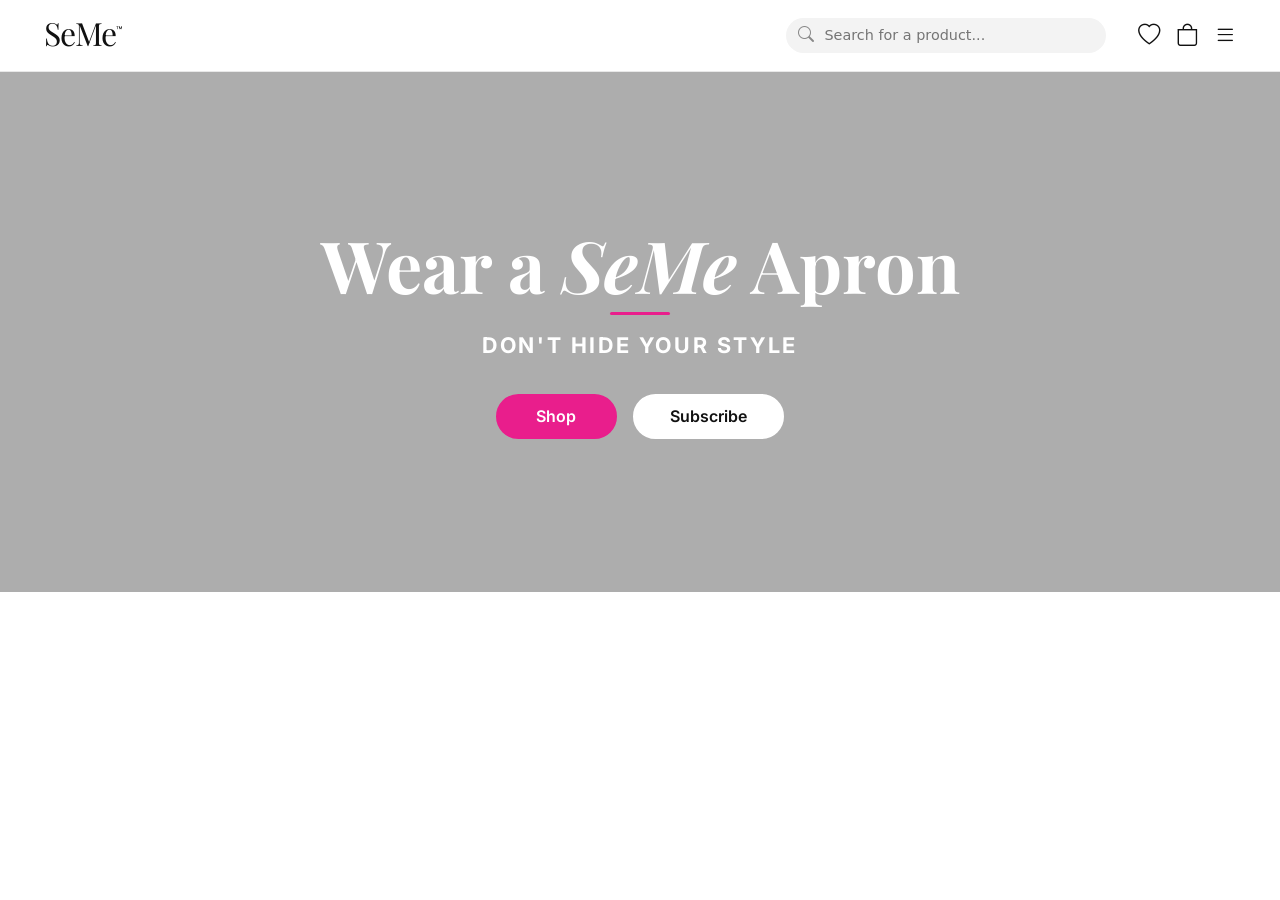
==== index.html @ 280244b3 "Add Bootstrap HTML landing page for SeMe brand Implements the hero page design from the reference im" ====
<!DOCTYPE html>
<html lang="en">
<head>
  <meta charset="UTF-8" />
  <meta name="viewport" content="width=device-width, initial-scale=1.0" />
  <title>SeMe™ – Wear a SeMe Apron</title>

  <!-- Bootstrap 5 CSS -->
  <link
    href="https://cdn.jsdelivr.net/npm/bootstrap@5.3.3/dist/css/bootstrap.min.css"
    rel="stylesheet"
  />
  <!-- Bootstrap Icons -->
  <link
    href="https://cdn.jsdelivr.net/npm/bootstrap-icons@1.11.3/font/bootstrap-icons.min.css"
    rel="stylesheet"
  />
  <!-- Google Fonts: Playfair Display (serif, matches logo style) + Inter -->
  <link
    href="https://fonts.googleapis.com/css2?family=Playfair+Display:ital,wght@0,400;0,700;1,400&family=Inter:wght@400;600;700&display=swap"
    rel="stylesheet"
  />

  <style>
    /* ── Logo ── */
    .navbar-brand .logo-text {
      font-family: 'Playfair Display', serif;
      font-size: 2rem;
      font-weight: 400;
      letter-spacing: -1px;
      color: #111;
      line-height: 1;
    }
    .navbar-brand .logo-tm {
      font-family: 'Inter', sans-serif;
      font-size: 0.65rem;
      vertical-align: super;
      color: #111;
    }

    /* ── Navbar ── */
    .site-navbar {
      background: #fff;
      border-bottom: 1px solid #e8e8e8;
      padding: 0.75rem 2rem;
    }

    /* ── Search bar ── */
    .search-wrapper {
      position: relative;
      max-width: 320px;
      width: 100%;
    }
    .search-wrapper .bi-search {
      position: absolute;
      left: 12px;
      top: 50%;
      transform: translateY(-50%);
      color: #888;
      font-size: 1rem;
    }
    .search-wrapper input {
      background: #f3f3f3;
      border: none;
      border-radius: 50px;
      padding: 0.45rem 1rem 0.45rem 2.4rem;
      font-size: 0.9rem;
      color: #555;
      width: 100%;
    }
    .search-wrapper input:focus {
      outline: none;
      background: #ebebeb;
    }

    /* ── Nav icons ── */
    .nav-icons a {
      color: #111;
      font-size: 1.4rem;
      text-decoration: none;
      line-height: 1;
    }
    .nav-icons a:hover {
      color: #e91e8c;
    }

    /* ── Hero ── */
    .hero-section {
      position: relative;
      min-height: 520px;
      background: url('https://images.unsplash.com/photo-1560066984-138dadb4c035?auto=format&fit=crop&w=1600&q=80')
        center center / cover no-repeat;
      display: flex;
      align-items: center;
      justify-content: center;
      overflow: hidden;
    }
    /* dark overlay for text legibility */
    .hero-section::before {
      content: '';
      position: absolute;
      inset: 0;
      background: rgba(0, 0, 0, 0.32);
    }

    .hero-content {
      position: relative;
      z-index: 1;
      text-align: center;
      padding: 2rem 1rem;
    }

    .hero-title {
      font-family: 'Playfair Display', serif;
      font-size: clamp(2.4rem, 6vw, 4.5rem);
      font-weight: 700;
      color: #fff;
      line-height: 1.1;
      margin-bottom: 0.2rem;
    }
    .hero-title .brand-inline {
      font-style: italic;
    }

    /* Pink underline accent */
    .hero-accent-bar {
      display: block;
      width: 60px;
      height: 3px;
      background: #e91e8c;
      margin: 0.5rem auto 0.9rem;
      border-radius: 2px;
    }

    .hero-subtitle {
      font-family: 'Inter', sans-serif;
      font-size: clamp(0.95rem, 2.5vw, 1.35rem);
      font-weight: 700;
      letter-spacing: 0.12em;
      text-transform: uppercase;
      color: #fff;
      margin-bottom: 2rem;
    }

    /* ── Hero buttons ── */
    .btn-shop {
      background: #e91e8c;
      color: #fff;
      border: 2px solid #e91e8c;
      border-radius: 50px;
      padding: 0.55rem 2.4rem;
      font-family: 'Inter', sans-serif;
      font-weight: 600;
      font-size: 1rem;
      transition: background 0.2s, color 0.2s;
    }
    .btn-shop:hover {
      background: #c5197a;
      border-color: #c5197a;
      color: #fff;
    }

    .btn-subscribe {
      background: #fff;
      color: #111;
      border: 2px solid #fff;
      border-radius: 50px;
      padding: 0.55rem 2.2rem;
      font-family: 'Inter', sans-serif;
      font-weight: 600;
      font-size: 1rem;
      transition: background 0.2s, color 0.2s;
    }
    .btn-subscribe:hover {
      background: rgba(255, 255, 255, 0.85);
      color: #111;
    }
  </style>
</head>
<body>

  <!-- ══════════════════════════════════
       NAVBAR
  ══════════════════════════════════ -->
  <nav class="navbar site-navbar">
    <div class="container-fluid d-flex align-items-center gap-3">

      <!-- Logo -->
      <a class="navbar-brand me-auto" href="#">
        <span class="logo-text">SeMe<span class="logo-tm">™</span></span>
      </a>

      <!-- Search -->
      <div class="search-wrapper d-none d-md-block">
        <i class="bi bi-search"></i>
        <input type="text" placeholder="Search for a product..." />
      </div>

      <!-- Icons -->
      <div class="nav-icons d-flex align-items-center gap-3 ms-auto ms-md-3">
        <a href="#" aria-label="Wishlist"><i class="bi bi-heart"></i></a>
        <a href="#" aria-label="Cart"><i class="bi bi-bag"></i></a>
        <a href="#" aria-label="Menu"><i class="bi bi-list"></i></a>
      </div>

    </div>
  </nav>

  <!-- ══════════════════════════════════
       HERO
  ══════════════════════════════════ -->
  <section class="hero-section">
    <div class="hero-content">
      <h1 class="hero-title">
        Wear a <span class="brand-inline">SeMe</span> Apron
      </h1>
      <span class="hero-accent-bar"></span>
      <p class="hero-subtitle">Don't Hide Your Style</p>
      <div class="d-flex justify-content-center gap-3 flex-wrap">
        <a href="#" class="btn btn-shop">Shop</a>
        <a href="#" class="btn btn-subscribe">Subscribe</a>
      </div>
    </div>
  </section>

  <!-- Bootstrap 5 JS -->
  <script src="https://cdn.jsdelivr.net/npm/bootstrap@5.3.3/dist/js/bootstrap.bundle.min.js"></script>
</body>
</html>
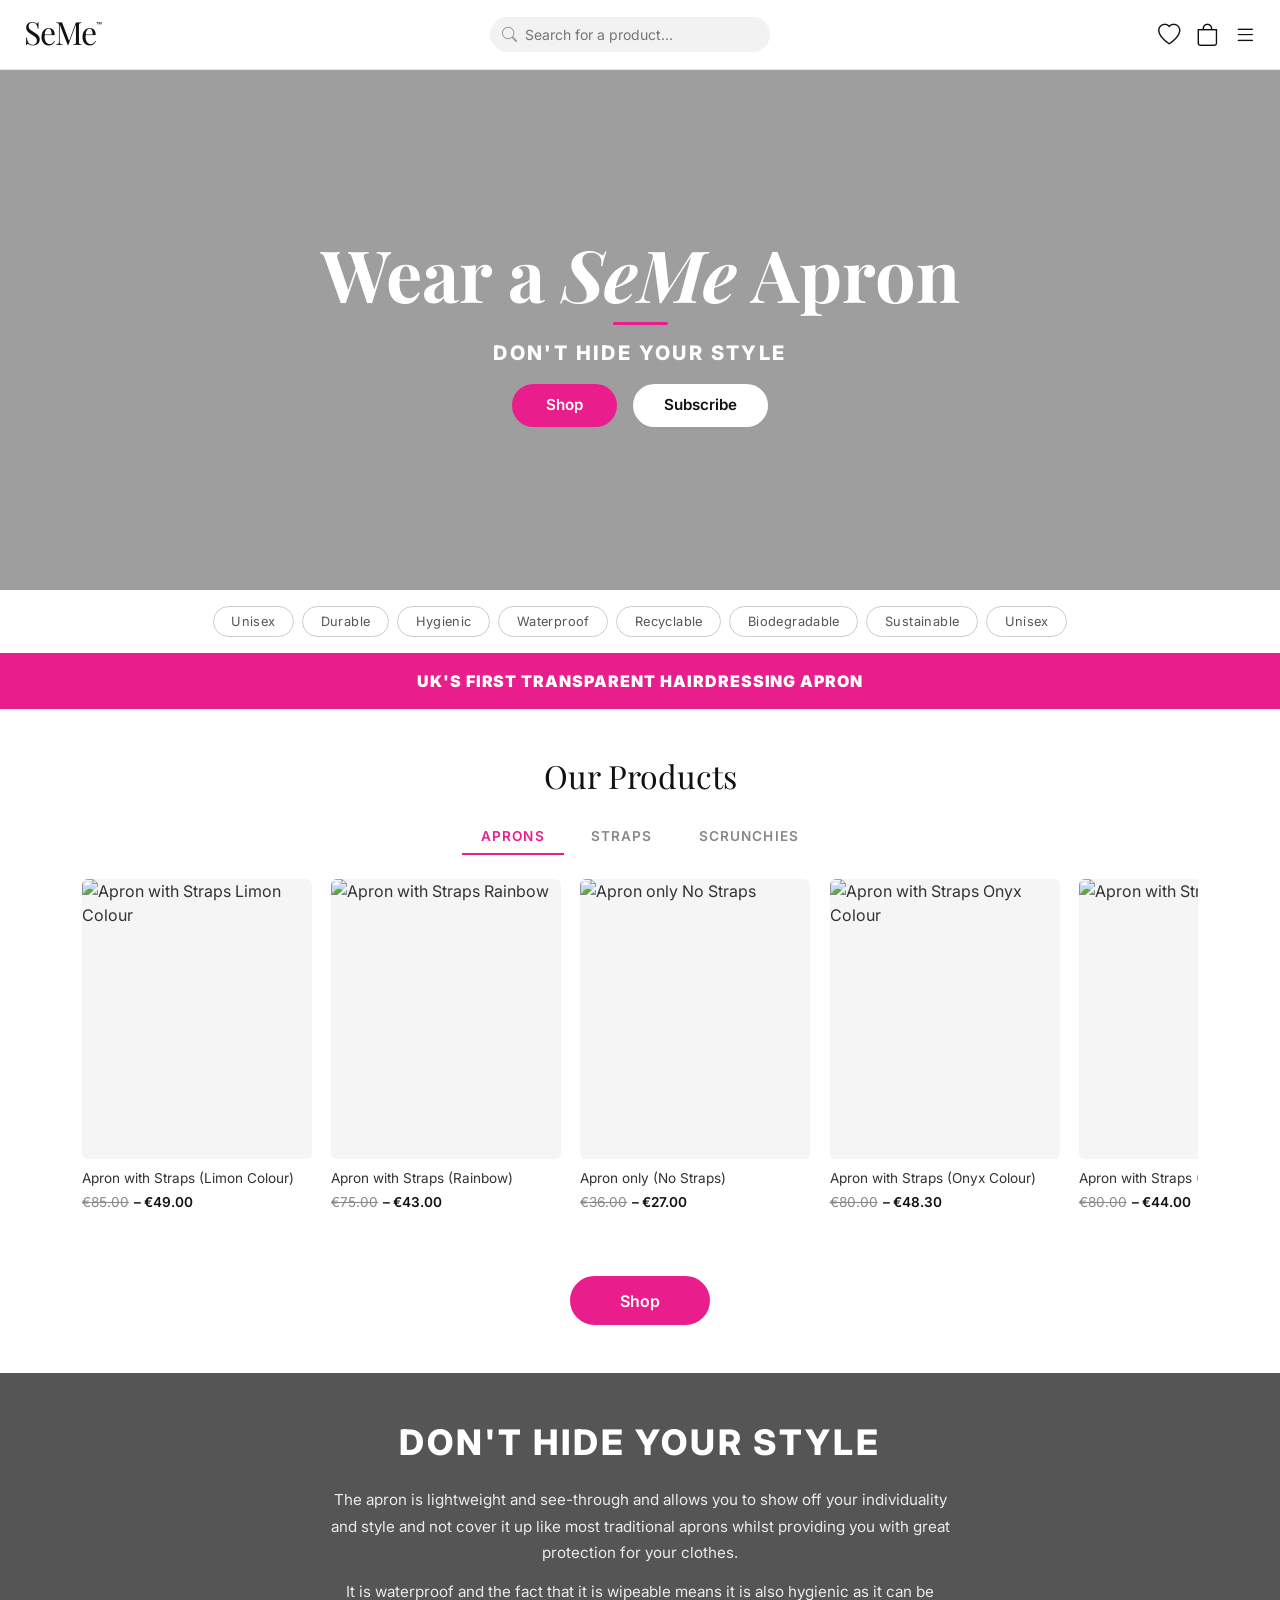
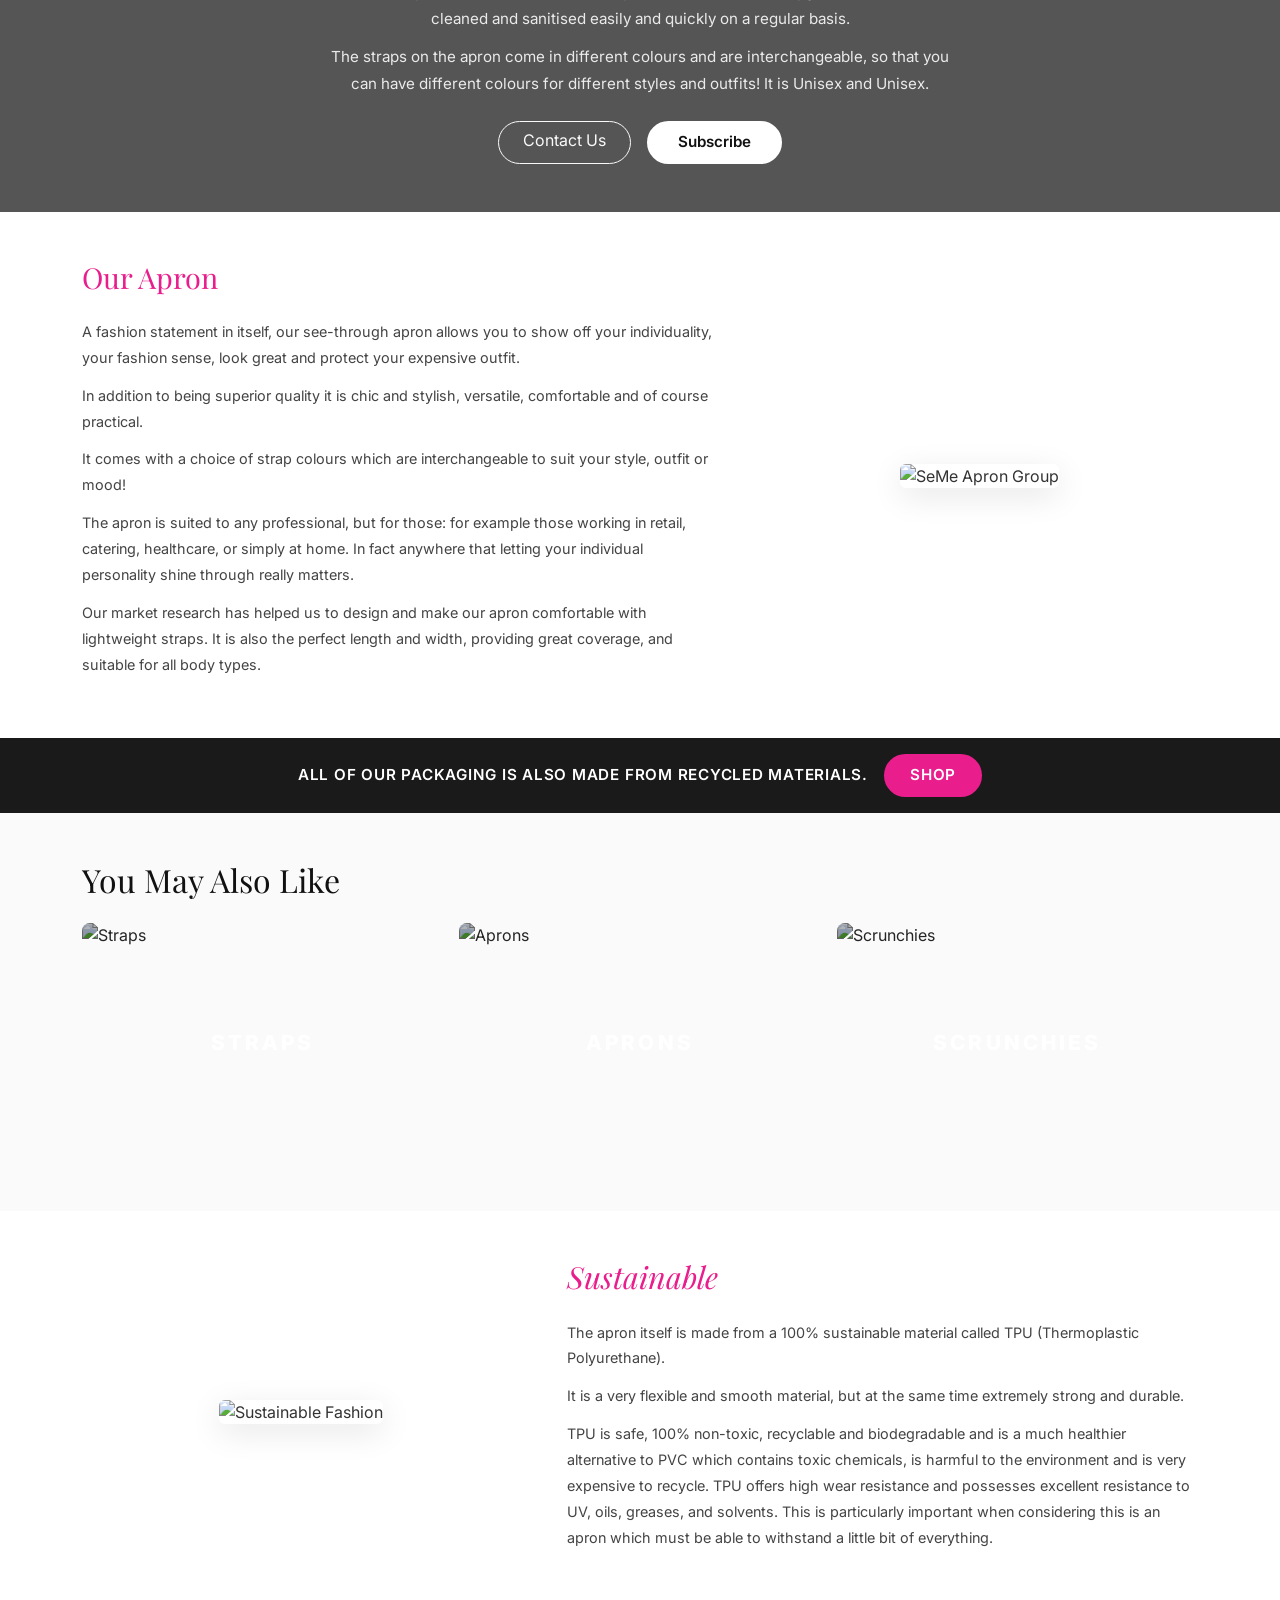
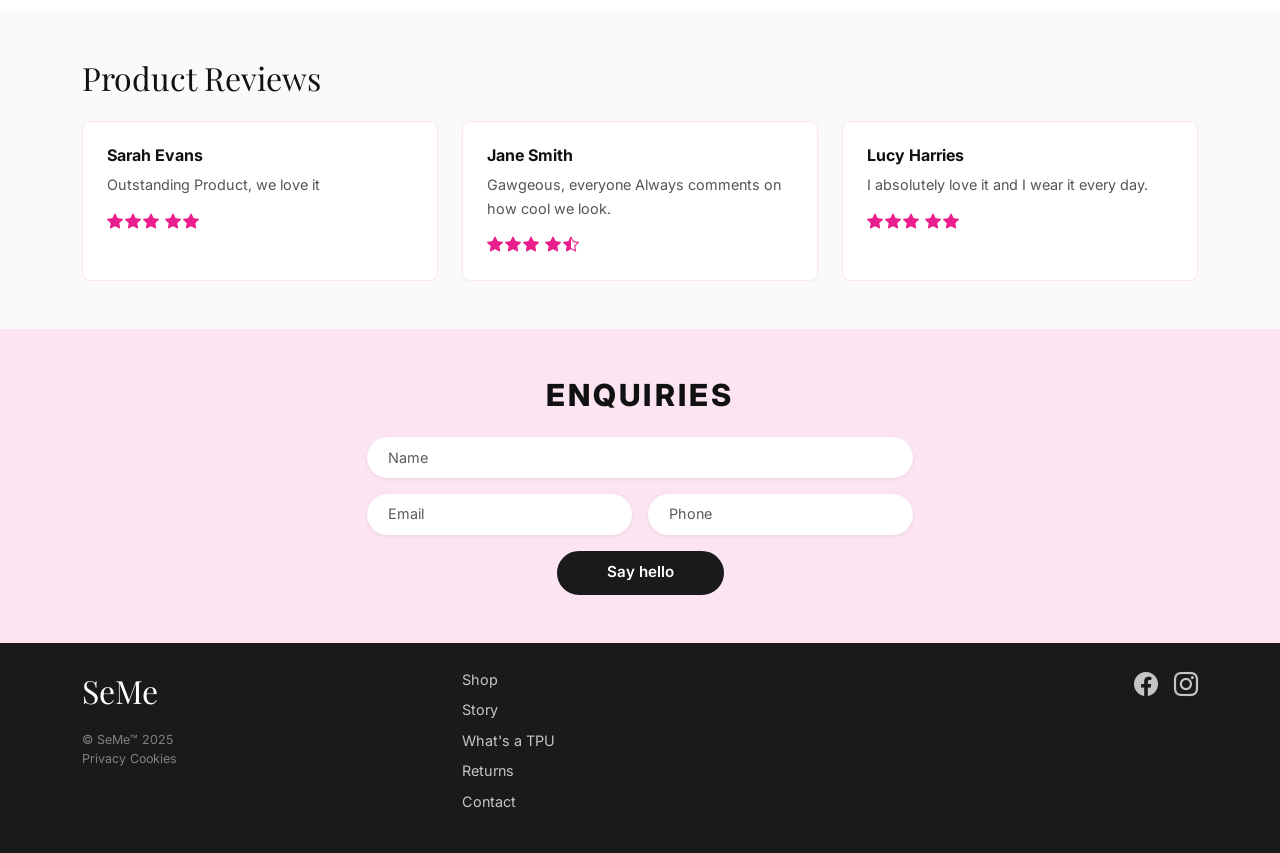
==== commit 43aa1e35: "Rebuild full SeMe page with separate HTML/CSS/JS structure Implements the complete full-page design " ====
--- a/index.html
+++ b/index.html
@@ -3,227 +3,468 @@
 <head>
   <meta charset="UTF-8" />
   <meta name="viewport" content="width=device-width, initial-scale=1.0" />
-  <title>SeMe™ – Wear a SeMe Apron</title>
-
-  <!-- Bootstrap 5 CSS -->
-  <link
-    href="https://cdn.jsdelivr.net/npm/bootstrap@5.3.3/dist/css/bootstrap.min.css"
-    rel="stylesheet"
-  />
-  <!-- Bootstrap Icons -->
-  <link
-    href="https://cdn.jsdelivr.net/npm/bootstrap-icons@1.11.3/font/bootstrap-icons.min.css"
-    rel="stylesheet"
-  />
-  <!-- Google Fonts: Playfair Display (serif, matches logo style) + Inter -->
-  <link
-    href="https://fonts.googleapis.com/css2?family=Playfair+Display:ital,wght@0,400;0,700;1,400&family=Inter:wght@400;600;700&display=swap"
-    rel="stylesheet"
-  />
-
-  <style>
-    /* ── Logo ── */
-    .navbar-brand .logo-text {
-      font-family: 'Playfair Display', serif;
-      font-size: 2rem;
-      font-weight: 400;
-      letter-spacing: -1px;
-      color: #111;
-      line-height: 1;
-    }
-    .navbar-brand .logo-tm {
-      font-family: 'Inter', sans-serif;
-      font-size: 0.65rem;
-      vertical-align: super;
-      color: #111;
-    }
-
-    /* ── Navbar ── */
-    .site-navbar {
-      background: #fff;
-      border-bottom: 1px solid #e8e8e8;
-      padding: 0.75rem 2rem;
-    }
-
-    /* ── Search bar ── */
-    .search-wrapper {
-      position: relative;
-      max-width: 320px;
-      width: 100%;
-    }
-    .search-wrapper .bi-search {
-      position: absolute;
-      left: 12px;
-      top: 50%;
-      transform: translateY(-50%);
-      color: #888;
-      font-size: 1rem;
-    }
-    .search-wrapper input {
-      background: #f3f3f3;
-      border: none;
-      border-radius: 50px;
-      padding: 0.45rem 1rem 0.45rem 2.4rem;
-      font-size: 0.9rem;
-      color: #555;
-      width: 100%;
-    }
-    .search-wrapper input:focus {
-      outline: none;
-      background: #ebebeb;
-    }
-
-    /* ── Nav icons ── */
-    .nav-icons a {
-      color: #111;
-      font-size: 1.4rem;
-      text-decoration: none;
-      line-height: 1;
-    }
-    .nav-icons a:hover {
-      color: #e91e8c;
-    }
-
-    /* ── Hero ── */
-    .hero-section {
-      position: relative;
-      min-height: 520px;
-      background: url('https://images.unsplash.com/photo-1560066984-138dadb4c035?auto=format&fit=crop&w=1600&q=80')
-        center center / cover no-repeat;
-      display: flex;
-      align-items: center;
-      justify-content: center;
-      overflow: hidden;
-    }
-    /* dark overlay for text legibility */
-    .hero-section::before {
-      content: '';
-      position: absolute;
-      inset: 0;
-      background: rgba(0, 0, 0, 0.32);
-    }
-
-    .hero-content {
-      position: relative;
-      z-index: 1;
-      text-align: center;
-      padding: 2rem 1rem;
-    }
-
-    .hero-title {
-      font-family: 'Playfair Display', serif;
-      font-size: clamp(2.4rem, 6vw, 4.5rem);
-      font-weight: 700;
-      color: #fff;
-      line-height: 1.1;
-      margin-bottom: 0.2rem;
-    }
-    .hero-title .brand-inline {
-      font-style: italic;
-    }
-
-    /* Pink underline accent */
-    .hero-accent-bar {
-      display: block;
-      width: 60px;
-      height: 3px;
-      background: #e91e8c;
-      margin: 0.5rem auto 0.9rem;
-      border-radius: 2px;
-    }
-
-    .hero-subtitle {
-      font-family: 'Inter', sans-serif;
-      font-size: clamp(0.95rem, 2.5vw, 1.35rem);
-      font-weight: 700;
-      letter-spacing: 0.12em;
-      text-transform: uppercase;
-      color: #fff;
-      margin-bottom: 2rem;
-    }
-
-    /* ── Hero buttons ── */
-    .btn-shop {
-      background: #e91e8c;
-      color: #fff;
-      border: 2px solid #e91e8c;
-      border-radius: 50px;
-      padding: 0.55rem 2.4rem;
-      font-family: 'Inter', sans-serif;
-      font-weight: 600;
-      font-size: 1rem;
-      transition: background 0.2s, color 0.2s;
-    }
-    .btn-shop:hover {
-      background: #c5197a;
-      border-color: #c5197a;
-      color: #fff;
-    }
-
-    .btn-subscribe {
-      background: #fff;
-      color: #111;
-      border: 2px solid #fff;
-      border-radius: 50px;
-      padding: 0.55rem 2.2rem;
-      font-family: 'Inter', sans-serif;
-      font-weight: 600;
-      font-size: 1rem;
-      transition: background 0.2s, color 0.2s;
-    }
-    .btn-subscribe:hover {
-      background: rgba(255, 255, 255, 0.85);
-      color: #111;
-    }
-  </style>
+  <title>SeMe™ – Don't Hide Your Style</title>
+  <link href="https://cdn.jsdelivr.net/npm/bootstrap@5.3.3/dist/css/bootstrap.min.css" rel="stylesheet" />
+  <link href="https://cdn.jsdelivr.net/npm/bootstrap-icons@1.11.3/font/bootstrap-icons.min.css" rel="stylesheet" />
+  <link href="https://fonts.googleapis.com/css2?family=Playfair+Display:ital,wght@0,400;0,700;1,400;1,700&family=Inter:wght@300;400;600;700;800&display=swap" rel="stylesheet" />
+  <link rel="stylesheet" href="css/styles.css" />
 </head>
 <body>
 
-  <!-- ══════════════════════════════════
+  <!-- ══════════════════════════════════════════
        NAVBAR
-  ══════════════════════════════════ -->
-  <nav class="navbar site-navbar">
-    <div class="container-fluid d-flex align-items-center gap-3">
-
-      <!-- Logo -->
+  ══════════════════════════════════════════ -->
+  <nav class="navbar site-navbar sticky-top">
+    <div class="container-fluid px-4 d-flex align-items-center">
       <a class="navbar-brand me-auto" href="#">
-        <span class="logo-text">SeMe<span class="logo-tm">™</span></span>
+        <span class="logo-text">SeMe<sup class="logo-tm">™</sup></span>
       </a>
-
-      <!-- Search -->
-      <div class="search-wrapper d-none d-md-block">
+      <div class="search-wrapper mx-auto d-none d-md-block">
         <i class="bi bi-search"></i>
         <input type="text" placeholder="Search for a product..." />
       </div>
-
-      <!-- Icons -->
-      <div class="nav-icons d-flex align-items-center gap-3 ms-auto ms-md-3">
+      <div class="nav-icons d-flex align-items-center gap-3 ms-auto">
         <a href="#" aria-label="Wishlist"><i class="bi bi-heart"></i></a>
         <a href="#" aria-label="Cart"><i class="bi bi-bag"></i></a>
-        <a href="#" aria-label="Menu"><i class="bi bi-list"></i></a>
-      </div>
-
+        <a href="#" aria-label="Menu" data-bs-toggle="offcanvas" data-bs-target="#mobileMenu"><i class="bi bi-list"></i></a>
+      </div>
     </div>
   </nav>
 
-  <!-- ══════════════════════════════════
+  <!-- Off-canvas mobile menu -->
+  <div class="offcanvas offcanvas-end" tabindex="-1" id="mobileMenu">
+    <div class="offcanvas-header">
+      <h5 class="offcanvas-title logo-text">SeMe<sup class="logo-tm">™</sup></h5>
+      <button type="button" class="btn-close" data-bs-dismiss="offcanvas"></button>
+    </div>
+    <div class="offcanvas-body">
+      <ul class="list-unstyled">
+        <li><a href="#" class="nav-link py-2">Shop</a></li>
+        <li><a href="#" class="nav-link py-2">Story</a></li>
+        <li><a href="#" class="nav-link py-2">What's a TPU</a></li>
+        <li><a href="#" class="nav-link py-2">Returns</a></li>
+        <li><a href="#" class="nav-link py-2">Contact</a></li>
+      </ul>
+    </div>
+  </div>
+
+  <!-- ══════════════════════════════════════════
        HERO
-  ══════════════════════════════════ -->
+  ══════════════════════════════════════════ -->
   <section class="hero-section">
-    <div class="hero-content">
-      <h1 class="hero-title">
-        Wear a <span class="brand-inline">SeMe</span> Apron
-      </h1>
+    <div class="hero-overlay"></div>
+    <div class="hero-content text-center">
+      <h1 class="hero-title">Wear a <em>SeMe</em> Apron</h1>
       <span class="hero-accent-bar"></span>
       <p class="hero-subtitle">Don't Hide Your Style</p>
-      <div class="d-flex justify-content-center gap-3 flex-wrap">
-        <a href="#" class="btn btn-shop">Shop</a>
-        <a href="#" class="btn btn-subscribe">Subscribe</a>
-      </div>
-    </div>
-  </section>
-
-  <!-- Bootstrap 5 JS -->
+      <div class="d-flex justify-content-center gap-3 flex-wrap mt-3">
+        <a href="#products" class="btn btn-shop">Shop</a>
+        <a href="#enquiries" class="btn btn-subscribe">Subscribe</a>
+      </div>
+    </div>
+  </section>
+
+  <!-- ══════════════════════════════════════════
+       FEATURE TAGS
+  ══════════════════════════════════════════ -->
+  <section class="feature-tags-section py-3">
+    <div class="container">
+      <div class="d-flex flex-wrap justify-content-center gap-2">
+        <span class="feature-tag">Unisex</span>
+        <span class="feature-tag">Durable</span>
+        <span class="feature-tag">Hygienic</span>
+        <span class="feature-tag">Waterproof</span>
+        <span class="feature-tag">Recyclable</span>
+        <span class="feature-tag">Biodegradable</span>
+        <span class="feature-tag">Sustainable</span>
+        <span class="feature-tag">Unisex</span>
+      </div>
+    </div>
+  </section>
+
+  <!-- ══════════════════════════════════════════
+       PINK BANNER
+  ══════════════════════════════════════════ -->
+  <div class="pink-banner text-center py-3">
+    <strong>UK'S FIRST TRANSPARENT HAIRDRESSING APRON</strong>
+  </div>
+
+  <!-- ══════════════════════════════════════════
+       OUR PRODUCTS
+  ══════════════════════════════════════════ -->
+  <section class="products-section py-5" id="products">
+    <div class="container">
+      <h2 class="section-heading text-center mb-4">Our Products</h2>
+
+      <!-- Product Tabs -->
+      <ul class="nav product-tabs justify-content-center mb-4" id="productTabs" role="tablist">
+        <li class="nav-item" role="presentation">
+          <button class="product-tab-btn active" id="aprons-tab" data-bs-toggle="tab" data-bs-target="#aprons" type="button" role="tab">APRONS</button>
+        </li>
+        <li class="nav-item" role="presentation">
+          <button class="product-tab-btn" id="straps-tab" data-bs-toggle="tab" data-bs-target="#straps" type="button" role="tab">STRAPS</button>
+        </li>
+        <li class="nav-item" role="presentation">
+          <button class="product-tab-btn" id="scrunchies-tab" data-bs-toggle="tab" data-bs-target="#scrunchies" type="button" role="tab">SCRUNCHIES</button>
+        </li>
+      </ul>
+
+      <div class="tab-content" id="productTabsContent">
+        <!-- APRONS TAB -->
+        <div class="tab-pane fade show active" id="aprons" role="tabpanel">
+          <div class="products-scroll-wrapper">
+            <div class="products-row">
+              <!-- Product Card 1 -->
+              <div class="product-card">
+                <div class="product-img-wrap">
+                  <img src="https://images.unsplash.com/photo-1594938298603-c8148c4a2a9f?w=400&h=450&fit=crop" alt="Apron with Straps Limon Colour" />
+                  <a href="#" class="btn btn-view">View</a>
+                </div>
+                <p class="product-name">Apron with Straps (Limon Colour)</p>
+                <p class="product-price"><span class="price-old">€85.00</span> – €49.00</p>
+              </div>
+              <!-- Product Card 2 -->
+              <div class="product-card">
+                <div class="product-img-wrap">
+                  <img src="https://images.unsplash.com/photo-1582719508461-905c673771fd?w=400&h=450&fit=crop" alt="Apron with Straps Rainbow" />
+                  <a href="#" class="btn btn-view">View</a>
+                </div>
+                <p class="product-name">Apron with Straps (Rainbow)</p>
+                <p class="product-price"><span class="price-old">€75.00</span> – €43.00</p>
+              </div>
+              <!-- Product Card 3 -->
+              <div class="product-card">
+                <div class="product-img-wrap">
+                  <img src="https://images.unsplash.com/photo-1593030761757-71fae45fa0e7?w=400&h=450&fit=crop" alt="Apron only No Straps" />
+                  <a href="#" class="btn btn-view">View</a>
+                </div>
+                <p class="product-name">Apron only (No Straps)</p>
+                <p class="product-price"><span class="price-old">€36.00</span> – €27.00</p>
+              </div>
+              <!-- Product Card 4 -->
+              <div class="product-card">
+                <div class="product-img-wrap">
+                  <img src="https://images.unsplash.com/photo-1616394584738-fc6e612e71b9?w=400&h=450&fit=crop" alt="Apron with Straps Onyx Colour" />
+                  <a href="#" class="btn btn-view">View</a>
+                </div>
+                <p class="product-name">Apron with Straps (Onyx Colour)</p>
+                <p class="product-price"><span class="price-old">€80.00</span> – €48.30</p>
+              </div>
+              <!-- Product Card 5 -->
+              <div class="product-card">
+                <div class="product-img-wrap">
+                  <img src="https://images.unsplash.com/photo-1612817288484-6f916006741a?w=400&h=450&fit=crop" alt="Apron with Straps Classic" />
+                  <a href="#" class="btn btn-view">View</a>
+                </div>
+                <p class="product-name">Apron with Straps (Classic)</p>
+                <p class="product-price"><span class="price-old">€80.00</span> – €44.00</p>
+              </div>
+            </div>
+          </div>
+        </div>
+
+        <!-- STRAPS TAB -->
+        <div class="tab-pane fade" id="straps" role="tabpanel">
+          <div class="products-scroll-wrapper">
+            <div class="products-row">
+              <div class="product-card">
+                <div class="product-img-wrap">
+                  <img src="https://images.unsplash.com/photo-1558618666-fcd25c85cd64?w=400&h=450&fit=crop" alt="Strap Set Rainbow" />
+                  <a href="#" class="btn btn-view">View</a>
+                </div>
+                <p class="product-name">Strap Set (Rainbow)</p>
+                <p class="product-price"><span class="price-old">€35.00</span> – €22.00</p>
+              </div>
+              <div class="product-card">
+                <div class="product-img-wrap">
+                  <img src="https://images.unsplash.com/photo-1596755094514-f87e34085b2c?w=400&h=450&fit=crop" alt="Strap Set Classic" />
+                  <a href="#" class="btn btn-view">View</a>
+                </div>
+                <p class="product-name">Strap Set (Classic)</p>
+                <p class="product-price"><span class="price-old">€30.00</span> – €18.00</p>
+              </div>
+            </div>
+          </div>
+        </div>
+
+        <!-- SCRUNCHIES TAB -->
+        <div class="tab-pane fade" id="scrunchies" role="tabpanel">
+          <div class="products-scroll-wrapper">
+            <div class="products-row">
+              <div class="product-card">
+                <div class="product-img-wrap">
+                  <img src="https://images.unsplash.com/photo-1617038260897-41a1f14a8ca0?w=400&h=450&fit=crop" alt="Scrunchie Pack" />
+                  <a href="#" class="btn btn-view">View</a>
+                </div>
+                <p class="product-name">Scrunchie Pack (Mixed)</p>
+                <p class="product-price"><span class="price-old">€18.00</span> – €12.00</p>
+              </div>
+              <div class="product-card">
+                <div class="product-img-wrap">
+                  <img src="https://images.unsplash.com/photo-1585386959984-a4155224a1ad?w=400&h=450&fit=crop" alt="Scrunchie Set Pink" />
+                  <a href="#" class="btn btn-view">View</a>
+                </div>
+                <p class="product-name">Scrunchie Set (Pink)</p>
+                <p class="product-price"><span class="price-old">€15.00</span> – €10.00</p>
+              </div>
+            </div>
+          </div>
+        </div>
+      </div>
+
+      <div class="text-center mt-5">
+        <a href="#" class="btn btn-shop btn-shop-lg">Shop</a>
+      </div>
+    </div>
+  </section>
+
+  <!-- ══════════════════════════════════════════
+       DON'T HIDE YOUR STYLE – DARK SECTION
+  ══════════════════════════════════════════ -->
+  <section class="dark-style-section">
+    <div class="dark-overlay"></div>
+    <div class="container position-relative py-5">
+      <div class="row justify-content-center">
+        <div class="col-lg-7 text-center text-white">
+          <h2 class="dark-section-title mb-4">DON'T HIDE YOUR STYLE</h2>
+          <p class="dark-section-text">
+            The apron is lightweight and see-through and allows you to show off your
+            individuality and style and not cover it up like most traditional aprons whilst
+            providing you with great protection for your clothes.
+          </p>
+          <p class="dark-section-text">
+            It is waterproof and the fact that it is wipeable means it is also hygienic as it can be
+            cleaned and sanitised easily and quickly on a regular basis.
+          </p>
+          <p class="dark-section-text">
+            The straps on the apron come in different colours and are interchangeable, so that you
+            can have different colours for different styles and outfits! It is Unisex and Unisex.
+          </p>
+          <div class="d-flex justify-content-center gap-3 flex-wrap mt-4">
+            <a href="#enquiries" class="btn btn-outline-light rounded-pill px-4">Contact Us</a>
+            <a href="#enquiries" class="btn btn-subscribe">Subscribe</a>
+          </div>
+        </div>
+      </div>
+    </div>
+  </section>
+
+  <!-- ══════════════════════════════════════════
+       OUR APRON
+  ══════════════════════════════════════════ -->
+  <section class="our-apron-section py-5">
+    <div class="container">
+      <div class="row align-items-center g-5">
+        <div class="col-lg-7">
+          <h3 class="apron-heading mb-4">Our Apron</h3>
+          <p class="apron-text">
+            A fashion statement in itself, our see-through apron allows you to show off your
+            individuality, your fashion sense, look great and protect your expensive outfit.
+          </p>
+          <p class="apron-text">
+            In addition to being superior quality it is chic and stylish, versatile, comfortable
+            and of course practical.
+          </p>
+          <p class="apron-text">
+            It comes with a choice of strap colours which are interchangeable to suit your style,
+            outfit or mood!
+          </p>
+          <p class="apron-text">
+            The apron is suited to any professional, but for those: for example those working in
+            retail, catering, healthcare, or simply at home. In fact anywhere that letting your
+            individual personality shine through really matters.
+          </p>
+          <p class="apron-text">
+            Our market research has helped us to design and make our apron comfortable with
+            lightweight straps. It is also the perfect length and width, providing great coverage,
+            and suitable for all body types.
+          </p>
+        </div>
+        <div class="col-lg-5 text-center">
+          <img
+            src="https://images.unsplash.com/photo-1522337360788-8b13dee7a37e?w=500&h=500&fit=crop"
+            alt="SeMe Apron Group"
+            class="img-fluid rounded apron-group-img"
+          />
+        </div>
+      </div>
+    </div>
+  </section>
+
+  <!-- ══════════════════════════════════════════
+       RECYCLED PACKAGING BANNER
+  ══════════════════════════════════════════ -->
+  <div class="recycled-banner d-flex align-items-center justify-content-center gap-3 py-3 px-4">
+    <span>ALL OF OUR PACKAGING IS ALSO MADE FROM RECYCLED MATERIALS.</span>
+    <a href="#" class="btn btn-shop btn-sm px-4">Shop</a>
+  </div>
+
+  <!-- ══════════════════════════════════════════
+       YOU MAY ALSO LIKE
+  ══════════════════════════════════════════ -->
+  <section class="also-like-section py-5">
+    <div class="container">
+      <h2 class="section-heading mb-4">You May Also Like</h2>
+      <div class="row g-3">
+        <div class="col-md-4">
+          <div class="also-like-card">
+            <img src="https://images.unsplash.com/photo-1558618666-fcd25c85cd64?w=600&h=400&fit=crop" alt="Straps" />
+            <div class="also-like-label">STRAPS</div>
+          </div>
+        </div>
+        <div class="col-md-4">
+          <div class="also-like-card">
+            <img src="https://images.unsplash.com/photo-1594938298603-c8148c4a2a9f?w=600&h=400&fit=crop" alt="Aprons" />
+            <div class="also-like-label">APRONS</div>
+          </div>
+        </div>
+        <div class="col-md-4">
+          <div class="also-like-card">
+            <img src="https://images.unsplash.com/photo-1617038260897-41a1f14a8ca0?w=600&h=400&fit=crop" alt="Scrunchies" />
+            <div class="also-like-label">SCRUNCHIES</div>
+          </div>
+        </div>
+      </div>
+    </div>
+  </section>
+
+  <!-- ══════════════════════════════════════════
+       SUSTAINABLE SECTION
+  ══════════════════════════════════════════ -->
+  <section class="sustainable-section py-5">
+    <div class="container">
+      <div class="row align-items-center g-5">
+        <div class="col-lg-5 text-center">
+          <img
+            src="https://images.unsplash.com/photo-1522337660859-02fbefca4702?w=500&h=550&fit=crop"
+            alt="Sustainable Fashion"
+            class="img-fluid rounded sustainable-img"
+          />
+        </div>
+        <div class="col-lg-7">
+          <h3 class="sustainable-heading mb-4">Sustainable</h3>
+          <p class="sustainable-text">
+            The apron itself is made from a 100% sustainable material called TPU (Thermoplastic Polyurethane).
+          </p>
+          <p class="sustainable-text">
+            It is a very flexible and smooth material, but at the same time extremely strong and durable.
+          </p>
+          <p class="sustainable-text">
+            TPU is safe, 100% non-toxic, recyclable and biodegradable and is a much healthier alternative to
+            PVC which contains toxic chemicals, is harmful to the environment and is very expensive to recycle.
+            TPU offers high wear resistance and possesses excellent resistance to UV, oils, greases, and solvents.
+            This is particularly important when considering this is an apron which must be able to withstand a
+            little bit of everything.
+          </p>
+        </div>
+      </div>
+    </div>
+  </section>
+
+  <!-- ══════════════════════════════════════════
+       PRODUCT REVIEWS
+  ══════════════════════════════════════════ -->
+  <section class="reviews-section py-5">
+    <div class="container">
+      <h2 class="section-heading mb-4">Product Reviews</h2>
+      <div class="row g-4">
+        <!-- Review 1 -->
+        <div class="col-md-4">
+          <div class="review-card">
+            <h5 class="review-name">Sarah Evans</h5>
+            <p class="review-text">Outstanding Product, we love it</p>
+            <div class="review-stars">
+              <i class="bi bi-star-fill"></i><i class="bi bi-star-fill"></i><i class="bi bi-star-fill"></i>
+              <i class="bi bi-star-fill"></i><i class="bi bi-star-fill"></i>
+            </div>
+          </div>
+        </div>
+        <!-- Review 2 -->
+        <div class="col-md-4">
+          <div class="review-card">
+            <h5 class="review-name">Jane Smith</h5>
+            <p class="review-text">Gawgeous, everyone Always comments on how cool we look.</p>
+            <div class="review-stars">
+              <i class="bi bi-star-fill"></i><i class="bi bi-star-fill"></i><i class="bi bi-star-fill"></i>
+              <i class="bi bi-star-fill"></i><i class="bi bi-star-half"></i>
+            </div>
+          </div>
+        </div>
+        <!-- Review 3 -->
+        <div class="col-md-4">
+          <div class="review-card">
+            <h5 class="review-name">Lucy Harries</h5>
+            <p class="review-text">I absolutely love it and I wear it every day.</p>
+            <div class="review-stars">
+              <i class="bi bi-star-fill"></i><i class="bi bi-star-fill"></i><i class="bi bi-star-fill"></i>
+              <i class="bi bi-star-fill"></i><i class="bi bi-star-fill"></i>
+            </div>
+          </div>
+        </div>
+      </div>
+    </div>
+  </section>
+
+  <!-- ══════════════════════════════════════════
+       ENQUIRIES
+  ══════════════════════════════════════════ -->
+  <section class="enquiries-section py-5" id="enquiries">
+    <div class="container">
+      <h2 class="enquiries-heading text-center mb-4">Enquiries</h2>
+      <div class="row justify-content-center">
+        <div class="col-lg-6 col-md-8">
+          <form id="enquiryForm" novalidate>
+            <div class="mb-3">
+              <input type="text" class="form-control enquiry-input" placeholder="Name" required />
+            </div>
+            <div class="row g-3 mb-3">
+              <div class="col-6">
+                <input type="email" class="form-control enquiry-input" placeholder="Email" required />
+              </div>
+              <div class="col-6">
+                <input type="tel" class="form-control enquiry-input" placeholder="Phone" />
+              </div>
+            </div>
+            <div class="text-center">
+              <button type="submit" class="btn btn-say-hello px-5">Say hello</button>
+            </div>
+          </form>
+        </div>
+      </div>
+    </div>
+  </section>
+
+  <!-- ══════════════════════════════════════════
+       FOOTER
+  ══════════════════════════════════════════ -->
+  <footer class="site-footer">
+    <div class="container py-4">
+      <div class="row align-items-start">
+        <div class="col-md-4 mb-4 mb-md-0">
+          <span class="footer-logo">SeMe<sup class="logo-tm">™</sup></span>
+          <p class="footer-copy mt-3 mb-0">© SeMe™ 2025</p>
+          <p class="footer-copy mb-0">Privacy Cookies</p>
+        </div>
+        <div class="col-md-4 mb-4 mb-md-0">
+          <ul class="list-unstyled footer-links">
+            <li><a href="#">Shop</a></li>
+            <li><a href="#">Story</a></li>
+            <li><a href="#">What's a TPU</a></li>
+            <li><a href="#">Returns</a></li>
+            <li><a href="#">Contact</a></li>
+          </ul>
+        </div>
+        <div class="col-md-4 text-md-end">
+          <div class="footer-socials d-flex gap-3 justify-content-md-end">
+            <a href="#" aria-label="Facebook"><i class="bi bi-facebook"></i></a>
+            <a href="#" aria-label="Instagram"><i class="bi bi-instagram"></i></a>
+          </div>
+        </div>
+      </div>
+    </div>
+  </footer>
+
   <script src="https://cdn.jsdelivr.net/npm/bootstrap@5.3.3/dist/js/bootstrap.bundle.min.js"></script>
+  <script src="js/main.js"></script>
 </body>
 </html>
--- a/css/styles.css
+++ b/css/styles.css
@@ -0,0 +1,592 @@
+/* ═══════════════════════════════════════════════════
+   GLOBAL
+═══════════════════════════════════════════════════ */
+:root {
+  --pink:        #e91e8c;
+  --pink-dark:   #c5197a;
+  --pink-light:  #fce4f3;
+  --dark:        #1a1a1a;
+  --text:        #333;
+  --muted:       #888;
+  --serif:       'Playfair Display', serif;
+  --sans:        'Inter', sans-serif;
+}
+
+*, *::before, *::after { box-sizing: border-box; }
+
+body {
+  font-family: var(--sans);
+  color: var(--text);
+  overflow-x: hidden;
+}
+
+/* ═══════════════════════════════════════════════════
+   NAVBAR
+═══════════════════════════════════════════════════ */
+.site-navbar {
+  background: #fff;
+  border-bottom: 1px solid #e8e8e8;
+  padding: 0.7rem 0;
+  z-index: 1050;
+}
+
+.logo-text {
+  font-family: var(--serif);
+  font-size: 2rem;
+  font-weight: 400;
+  color: #111;
+  letter-spacing: -1px;
+  line-height: 1;
+  text-decoration: none;
+}
+
+.logo-tm {
+  font-family: var(--sans);
+  font-size: 0.6rem;
+  font-weight: 400;
+  vertical-align: super;
+  color: #111;
+}
+
+/* Search */
+.search-wrapper {
+  position: relative;
+  width: 280px;
+}
+
+.search-wrapper .bi-search {
+  position: absolute;
+  left: 12px;
+  top: 50%;
+  transform: translateY(-50%);
+  color: #999;
+  font-size: 0.95rem;
+  pointer-events: none;
+}
+
+.search-wrapper input {
+  background: #f2f2f2;
+  border: none;
+  border-radius: 50px;
+  padding: 0.45rem 1rem 0.45rem 2.2rem;
+  font-size: 0.875rem;
+  width: 100%;
+  color: #555;
+  transition: background 0.2s;
+}
+
+.search-wrapper input:focus {
+  outline: none;
+  background: #eaeaea;
+}
+
+/* Nav icons */
+.nav-icons a {
+  color: #111;
+  font-size: 1.4rem;
+  text-decoration: none;
+  transition: color 0.2s;
+}
+
+.nav-icons a:hover { color: var(--pink); }
+
+/* ═══════════════════════════════════════════════════
+   HERO
+═══════════════════════════════════════════════════ */
+.hero-section {
+  position: relative;
+  min-height: 520px;
+  background: url('https://images.unsplash.com/photo-1560066984-138dadb4c035?auto=format&fit=crop&w=1600&q=80')
+    center center / cover no-repeat;
+  display: flex;
+  align-items: center;
+  justify-content: center;
+}
+
+.hero-overlay {
+  position: absolute;
+  inset: 0;
+  background: rgba(0, 0, 0, 0.38);
+}
+
+.hero-content {
+  position: relative;
+  z-index: 1;
+  padding: 3rem 1rem;
+}
+
+.hero-title {
+  font-family: var(--serif);
+  font-size: clamp(2.2rem, 6vw, 4.5rem);
+  font-weight: 700;
+  color: #fff;
+  line-height: 1.1;
+  margin-bottom: 0.3rem;
+}
+
+.hero-title em { font-style: italic; }
+
+.hero-accent-bar {
+  display: block;
+  width: 55px;
+  height: 3px;
+  background: var(--pink);
+  margin: 0.6rem auto 0.8rem;
+  border-radius: 2px;
+}
+
+.hero-subtitle {
+  font-size: clamp(0.9rem, 2.5vw, 1.25rem);
+  font-weight: 800;
+  letter-spacing: 0.12em;
+  text-transform: uppercase;
+  color: #fff;
+  margin-bottom: 0;
+}
+
+/* ═══════════════════════════════════════════════════
+   SHARED BUTTONS
+═══════════════════════════════════════════════════ */
+.btn-shop {
+  background: var(--pink);
+  color: #fff;
+  border: 2px solid var(--pink);
+  border-radius: 50px;
+  padding: 0.5rem 2rem;
+  font-weight: 600;
+  font-size: 0.95rem;
+  transition: background 0.2s, border-color 0.2s;
+}
+
+.btn-shop:hover {
+  background: var(--pink-dark);
+  border-color: var(--pink-dark);
+  color: #fff;
+}
+
+.btn-shop-lg { padding: 0.65rem 3rem; font-size: 1rem; }
+
+.btn-subscribe {
+  background: #fff;
+  color: #111;
+  border: 2px solid #fff;
+  border-radius: 50px;
+  padding: 0.5rem 1.8rem;
+  font-weight: 600;
+  font-size: 0.95rem;
+  transition: background 0.2s;
+}
+
+.btn-subscribe:hover { background: rgba(255,255,255,0.85); color: #111; }
+
+/* ═══════════════════════════════════════════════════
+   FEATURE TAGS
+═══════════════════════════════════════════════════ */
+.feature-tags-section { background: #fff; }
+
+.feature-tag {
+  display: inline-block;
+  border: 1px solid #ccc;
+  border-radius: 50px;
+  padding: 0.3rem 1.1rem;
+  font-size: 0.8rem;
+  color: #555;
+  letter-spacing: 0.03em;
+  cursor: default;
+  transition: border-color 0.2s, color 0.2s;
+}
+
+.feature-tag:hover { border-color: var(--pink); color: var(--pink); }
+
+/* ═══════════════════════════════════════════════════
+   PINK BANNER
+═══════════════════════════════════════════════════ */
+.pink-banner {
+  background: var(--pink);
+  color: #fff;
+  font-family: var(--sans);
+  font-size: clamp(0.8rem, 2vw, 1rem);
+  font-weight: 700;
+  letter-spacing: 0.06em;
+  text-transform: uppercase;
+}
+
+/* ═══════════════════════════════════════════════════
+   PRODUCTS SECTION
+═══════════════════════════════════════════════════ */
+.products-section { background: #fff; }
+
+.section-heading {
+  font-family: var(--serif);
+  font-size: clamp(1.5rem, 3vw, 2rem);
+  font-weight: 400;
+  color: #111;
+}
+
+/* Product Tabs */
+.product-tabs { border-bottom: none; gap: 0.5rem; }
+
+.product-tab-btn {
+  background: none;
+  border: none;
+  border-bottom: 2px solid transparent;
+  padding: 0.4rem 1.2rem;
+  font-family: var(--sans);
+  font-size: 0.85rem;
+  font-weight: 600;
+  letter-spacing: 0.08em;
+  color: #888;
+  cursor: pointer;
+  transition: color 0.2s, border-color 0.2s;
+}
+
+.product-tab-btn.active,
+.product-tab-btn:hover {
+  color: var(--pink);
+  border-bottom-color: var(--pink);
+}
+
+/* Scrollable products row */
+.products-scroll-wrapper {
+  overflow-x: auto;
+  -webkit-overflow-scrolling: touch;
+  padding-bottom: 1rem;
+  scrollbar-width: thin;
+  scrollbar-color: var(--pink) #f0f0f0;
+}
+
+.products-scroll-wrapper::-webkit-scrollbar { height: 5px; }
+.products-scroll-wrapper::-webkit-scrollbar-track { background: #f0f0f0; border-radius: 10px; }
+.products-scroll-wrapper::-webkit-scrollbar-thumb { background: var(--pink); border-radius: 10px; }
+
+.products-row {
+  display: flex;
+  gap: 1.2rem;
+  width: max-content;
+}
+
+/* Product card */
+.product-card { width: 230px; flex-shrink: 0; }
+
+.product-img-wrap {
+  position: relative;
+  width: 100%;
+  height: 280px;
+  overflow: hidden;
+  border-radius: 6px;
+  background: #f5f5f5;
+}
+
+.product-img-wrap img {
+  width: 100%;
+  height: 100%;
+  object-fit: cover;
+  display: block;
+  transition: transform 0.35s ease;
+}
+
+.product-card:hover .product-img-wrap img { transform: scale(1.04); }
+
+.btn-view {
+  position: absolute;
+  bottom: 10px;
+  left: 50%;
+  transform: translateX(-50%);
+  background: var(--pink);
+  color: #fff;
+  border: none;
+  border-radius: 50px;
+  font-size: 0.8rem;
+  font-weight: 600;
+  padding: 0.3rem 1.4rem;
+  opacity: 0;
+  transition: opacity 0.25s;
+  white-space: nowrap;
+}
+
+.product-card:hover .btn-view { opacity: 1; }
+
+.product-name {
+  font-size: 0.85rem;
+  color: #333;
+  margin: 0.6rem 0 0.2rem;
+}
+
+.product-price {
+  font-size: 0.85rem;
+  font-weight: 600;
+  color: #111;
+  margin: 0;
+}
+
+.price-old {
+  color: var(--muted);
+  text-decoration: line-through;
+  font-weight: 400;
+  margin-right: 2px;
+}
+
+/* ═══════════════════════════════════════════════════
+   DARK STYLE SECTION
+═══════════════════════════════════════════════════ */
+.dark-style-section {
+  position: relative;
+  background: url('https://images.unsplash.com/photo-1521590832167-7bcbfaa6381f?auto=format&fit=crop&w=1600&q=80')
+    center center / cover no-repeat;
+}
+
+.dark-overlay {
+  position: absolute;
+  inset: 0;
+  background: rgba(20, 20, 20, 0.72);
+}
+
+.dark-section-title {
+  font-family: var(--sans);
+  font-size: clamp(1.4rem, 3.5vw, 2.2rem);
+  font-weight: 800;
+  letter-spacing: 0.08em;
+  text-transform: uppercase;
+}
+
+.dark-section-text {
+  font-size: 0.95rem;
+  line-height: 1.75;
+  color: rgba(255,255,255,0.88);
+  margin-bottom: 0.75rem;
+}
+
+/* ═══════════════════════════════════════════════════
+   OUR APRON
+═══════════════════════════════════════════════════ */
+.our-apron-section { background: #fff; }
+
+.apron-heading {
+  font-family: var(--serif);
+  color: var(--pink);
+  font-size: 1.8rem;
+  font-weight: 400;
+}
+
+.apron-text {
+  font-size: 0.9rem;
+  line-height: 1.8;
+  color: #444;
+  margin-bottom: 0.75rem;
+}
+
+.apron-group-img {
+  max-width: 420px;
+  width: 100%;
+  box-shadow: 0 8px 32px rgba(0,0,0,0.1);
+}
+
+/* ═══════════════════════════════════════════════════
+   RECYCLED PACKAGING BANNER
+═══════════════════════════════════════════════════ */
+.recycled-banner {
+  background: var(--dark);
+  color: #fff;
+  font-family: var(--sans);
+  font-size: clamp(0.75rem, 1.8vw, 0.95rem);
+  font-weight: 600;
+  letter-spacing: 0.05em;
+  text-transform: uppercase;
+  flex-wrap: wrap;
+  gap: 1rem;
+  text-align: center;
+}
+
+/* ═══════════════════════════════════════════════════
+   YOU MAY ALSO LIKE
+═══════════════════════════════════════════════════ */
+.also-like-section { background: #fafafa; }
+
+.also-like-card {
+  position: relative;
+  border-radius: 8px;
+  overflow: hidden;
+  cursor: pointer;
+}
+
+.also-like-card img {
+  width: 100%;
+  height: 240px;
+  object-fit: cover;
+  display: block;
+  filter: brightness(0.7);
+  transition: filter 0.3s, transform 0.35s;
+}
+
+.also-like-card:hover img {
+  filter: brightness(0.55);
+  transform: scale(1.04);
+}
+
+.also-like-label {
+  position: absolute;
+  inset: 0;
+  display: flex;
+  align-items: center;
+  justify-content: center;
+  color: #fff;
+  font-weight: 800;
+  font-size: 1.3rem;
+  letter-spacing: 0.15em;
+  text-transform: uppercase;
+  pointer-events: none;
+}
+
+/* ═══════════════════════════════════════════════════
+   SUSTAINABLE
+═══════════════════════════════════════════════════ */
+.sustainable-section { background: #fff; }
+
+.sustainable-heading {
+  font-family: var(--serif);
+  color: var(--pink);
+  font-size: 1.9rem;
+  font-weight: 400;
+  font-style: italic;
+}
+
+.sustainable-text {
+  font-size: 0.9rem;
+  line-height: 1.8;
+  color: #444;
+  margin-bottom: 0.75rem;
+}
+
+.sustainable-img {
+  max-width: 420px;
+  width: 100%;
+  box-shadow: 0 8px 32px rgba(0,0,0,0.1);
+}
+
+/* ═══════════════════════════════════════════════════
+   REVIEWS
+═══════════════════════════════════════════════════ */
+.reviews-section { background: #fafafa; }
+
+.review-card {
+  background: #fff;
+  border: 1.5px solid var(--pink-light);
+  border-radius: 8px;
+  padding: 1.5rem;
+  height: 100%;
+}
+
+.review-name {
+  font-weight: 700;
+  font-size: 1rem;
+  color: #111;
+  margin-bottom: 0.5rem;
+}
+
+.review-text {
+  font-size: 0.9rem;
+  color: #555;
+  line-height: 1.6;
+  margin-bottom: 0.75rem;
+}
+
+.review-stars { color: var(--pink); font-size: 1rem; }
+.review-stars i { margin-right: 2px; }
+
+/* ═══════════════════════════════════════════════════
+   ENQUIRIES
+═══════════════════════════════════════════════════ */
+.enquiries-section { background: var(--pink-light); }
+
+.enquiries-heading {
+  font-family: var(--sans);
+  font-size: clamp(1.4rem, 3vw, 1.9rem);
+  font-weight: 800;
+  letter-spacing: 0.1em;
+  text-transform: uppercase;
+  color: #111;
+}
+
+.enquiry-input {
+  border: none;
+  border-radius: 50px;
+  background: #fff;
+  padding: 0.6rem 1.3rem;
+  font-size: 0.9rem;
+  color: #333;
+  box-shadow: 0 1px 4px rgba(0,0,0,0.07);
+}
+
+.enquiry-input:focus {
+  outline: none;
+  box-shadow: 0 0 0 2px var(--pink);
+}
+
+.btn-say-hello {
+  background: var(--dark);
+  color: #fff;
+  border: 2px solid var(--dark);
+  border-radius: 50px;
+  padding: 0.55rem 2.5rem;
+  font-weight: 600;
+  font-size: 0.95rem;
+  transition: background 0.2s;
+}
+
+.btn-say-hello:hover { background: #333; color: #fff; }
+
+/* ═══════════════════════════════════════════════════
+   FOOTER
+═══════════════════════════════════════════════════ */
+.site-footer {
+  background: var(--dark);
+  color: rgba(255,255,255,0.75);
+}
+
+.footer-logo {
+  font-family: var(--serif);
+  font-size: 2rem;
+  color: #fff;
+  font-weight: 400;
+}
+
+.footer-links {
+  display: flex;
+  flex-direction: column;
+  gap: 0.4rem;
+}
+
+.footer-links a {
+  color: rgba(255,255,255,0.75);
+  text-decoration: none;
+  font-size: 0.9rem;
+  transition: color 0.2s;
+}
+
+.footer-links a:hover { color: var(--pink); }
+
+.footer-copy {
+  font-size: 0.78rem;
+  color: rgba(255,255,255,0.45);
+}
+
+.footer-socials a {
+  color: rgba(255,255,255,0.75);
+  font-size: 1.5rem;
+  text-decoration: none;
+  transition: color 0.2s;
+}
+
+.footer-socials a:hover { color: var(--pink); }
+
+/* ═══════════════════════════════════════════════════
+   RESPONSIVE TWEAKS
+═══════════════════════════════════════════════════ */
+@media (max-width: 768px) {
+  .hero-section { min-height: 380px; }
+  .product-card { width: 195px; }
+  .product-img-wrap { height: 230px; }
+  .btn-view { opacity: 1; }   /* always visible on touch */
+  .recycled-banner { font-size: 0.75rem; text-align: center; }
+  .also-like-card img { height: 180px; }
+}
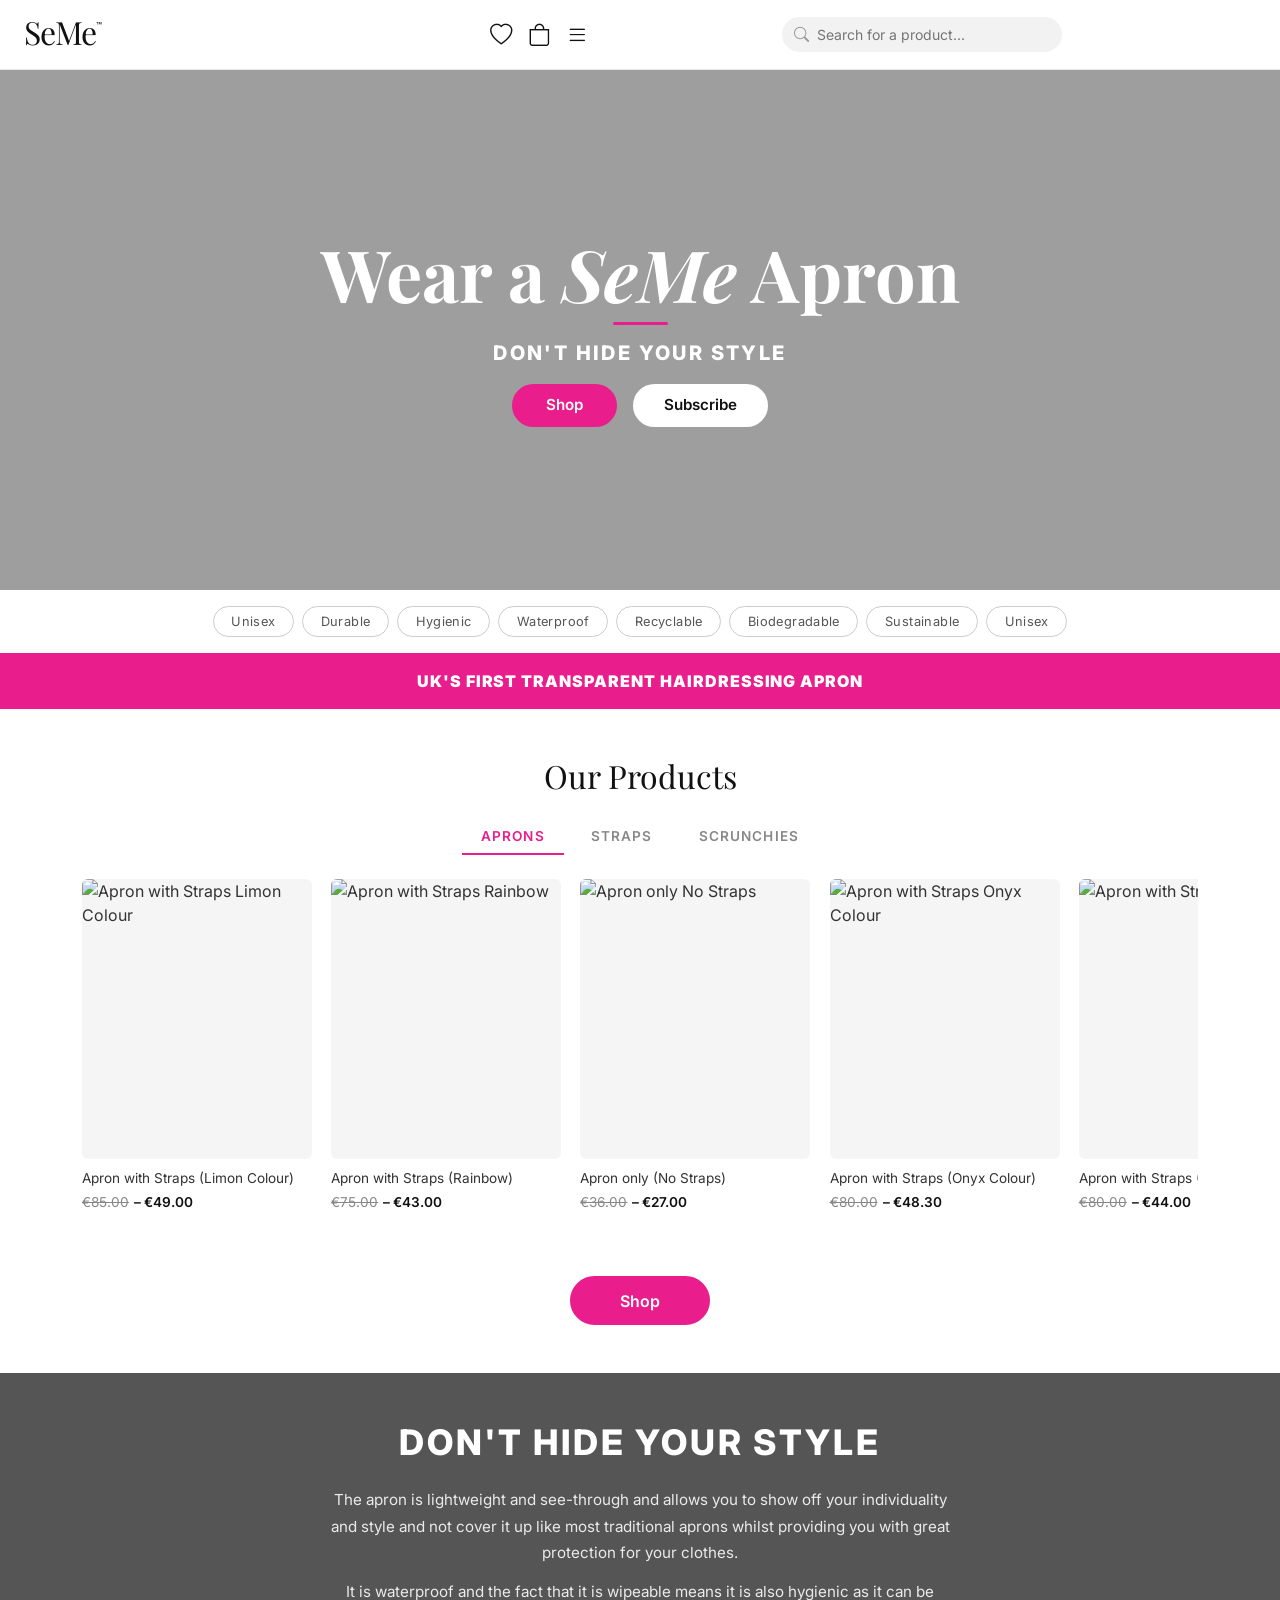
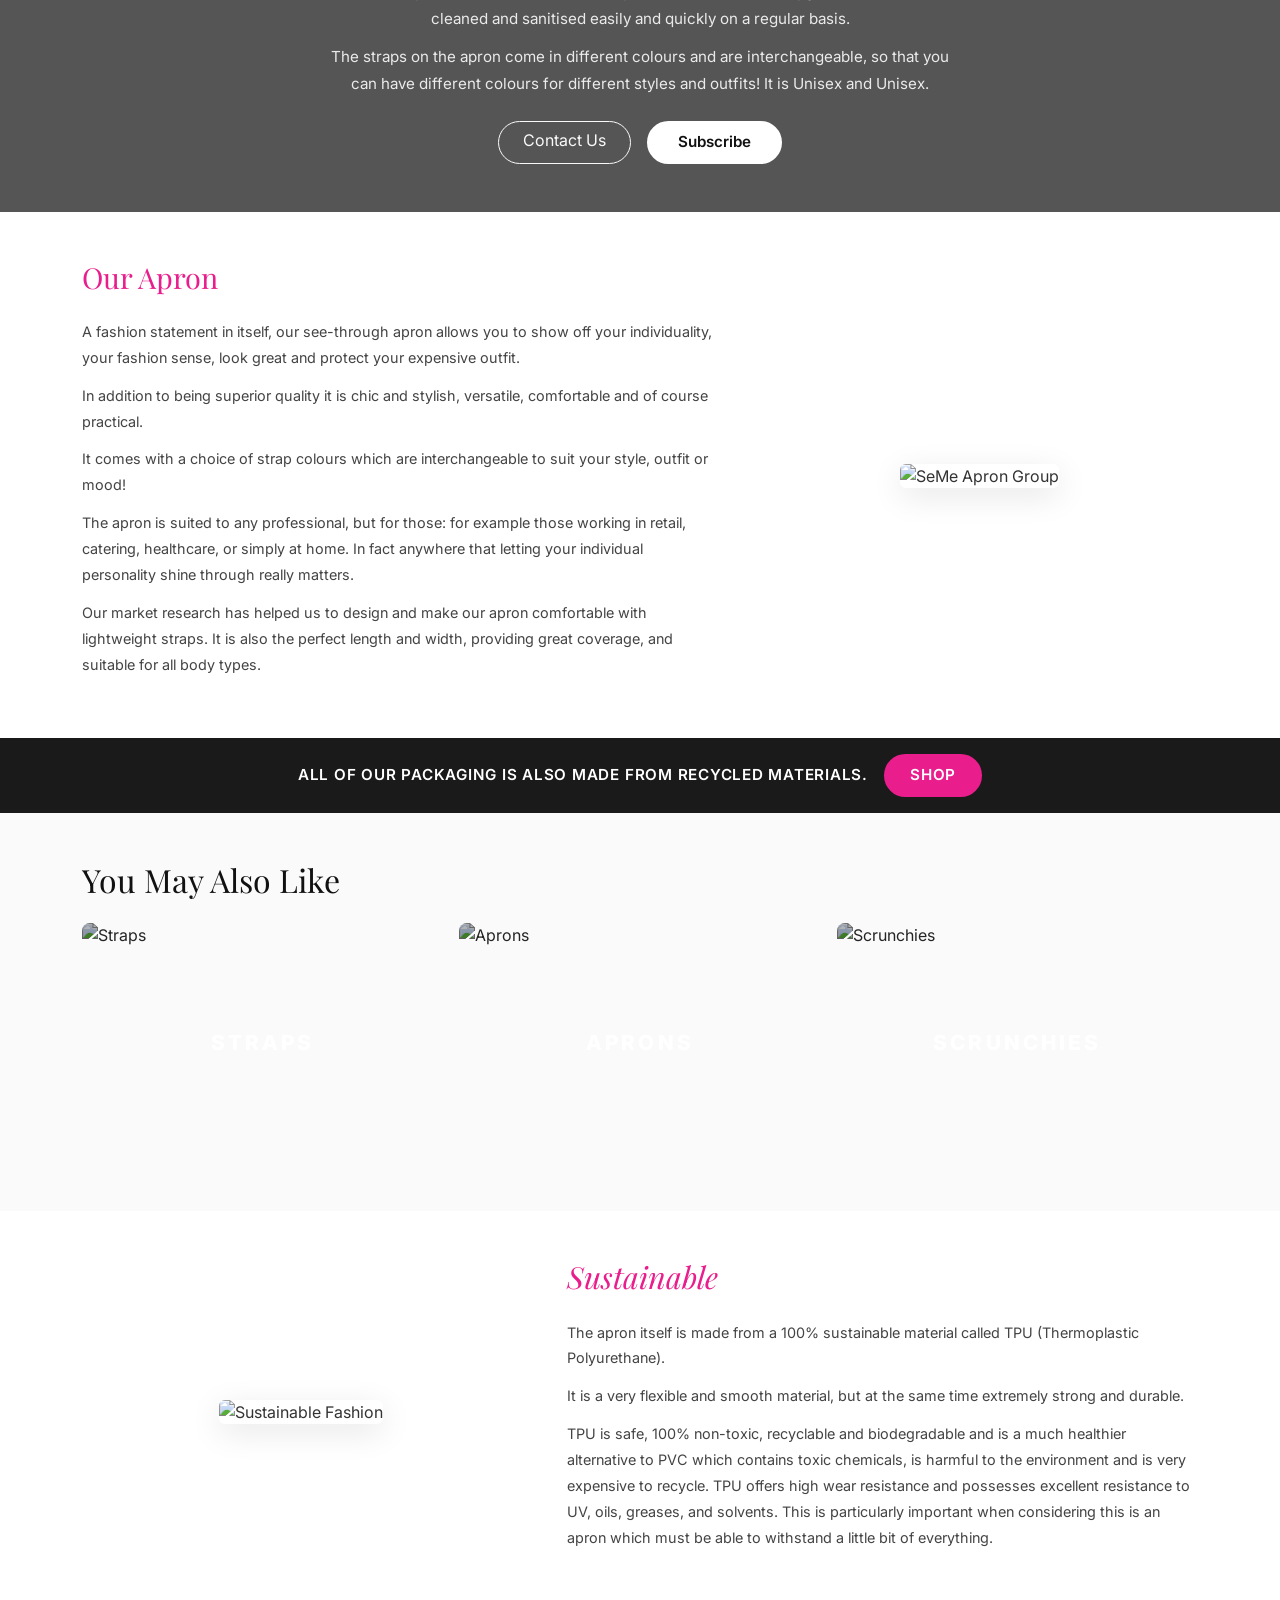
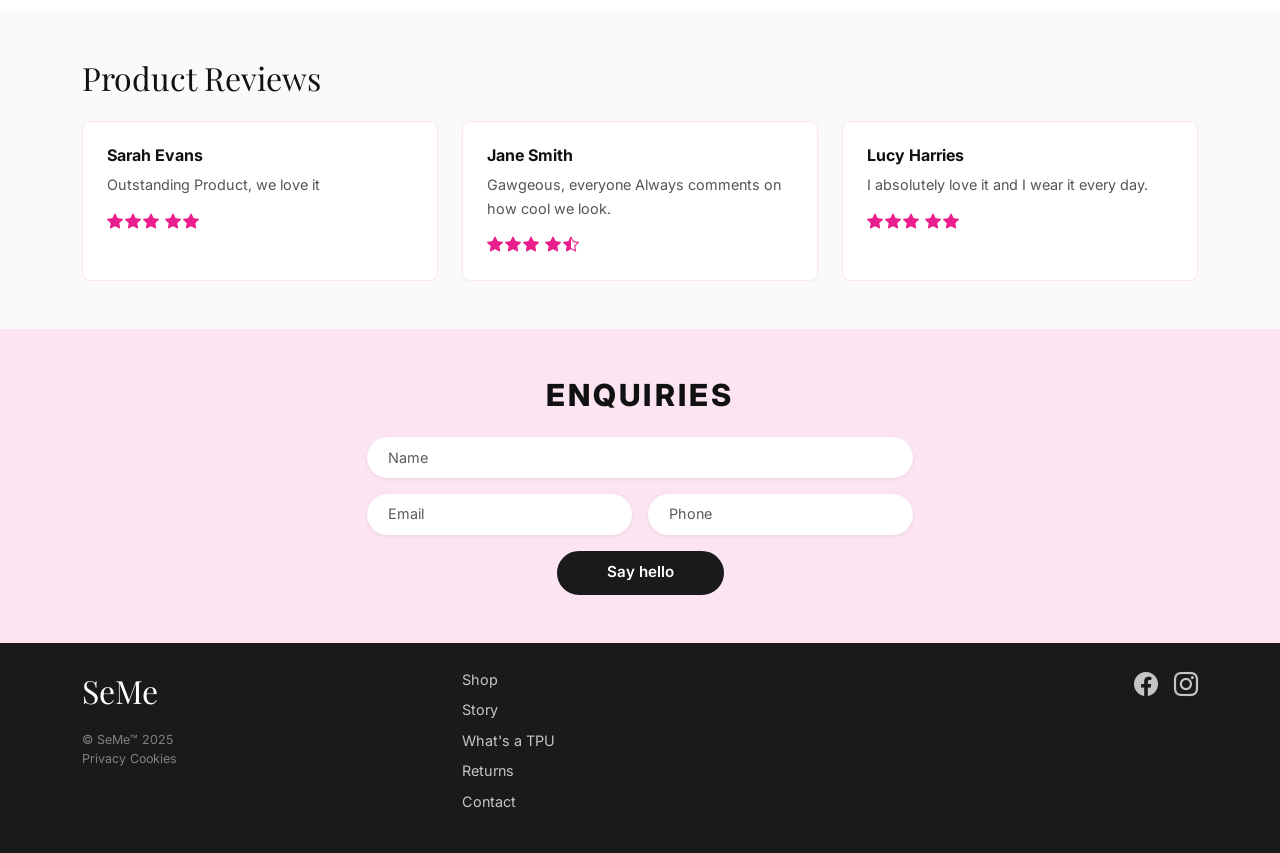
==== commit 89f43c78: "Add full mobile responsive styles across all pages Navbar (all 3 pages): - Refactored search to .sit" ====
--- a/index.html
+++ b/index.html
@@ -15,18 +15,18 @@
        NAVBAR
   ══════════════════════════════════════════ -->
   <nav class="navbar site-navbar sticky-top">
-    <div class="container-fluid px-4 d-flex align-items-center">
+    <div class="container-fluid px-4 d-flex flex-wrap align-items-center">
       <a class="navbar-brand me-auto" href="#">
         <span class="logo-text">SeMe<sup class="logo-tm">™</sup></span>
       </a>
-      <div class="search-wrapper mx-auto d-none d-md-block">
-        <i class="bi bi-search"></i>
-        <input type="text" placeholder="Search for a product..." />
-      </div>
-      <div class="nav-icons d-flex align-items-center gap-3 ms-auto">
+      <div class="nav-icons d-flex align-items-center gap-3">
         <a href="#" aria-label="Wishlist"><i class="bi bi-heart"></i></a>
         <a href="#" aria-label="Cart"><i class="bi bi-bag"></i></a>
         <a href="#" aria-label="Menu" data-bs-toggle="offcanvas" data-bs-target="#mobileMenu"><i class="bi bi-list"></i></a>
+      </div>
+      <div class="site-search">
+        <i class="bi bi-search"></i>
+        <input type="text" placeholder="Search for a product..." />
       </div>
     </div>
   </nav>
--- a/css/styles.css
+++ b/css/styles.css
@@ -48,13 +48,13 @@
   color: #111;
 }
 
-/* Search */
-.search-wrapper {
+/* Search – desktop */
+.site-search {
   position: relative;
   width: 280px;
 }
 
-.search-wrapper .bi-search {
+.site-search .bi-search {
   position: absolute;
   left: 12px;
   top: 50%;
@@ -64,7 +64,7 @@
   pointer-events: none;
 }
 
-.search-wrapper input {
+.site-search input {
   background: #f2f2f2;
   border: none;
   border-radius: 50px;
@@ -75,7 +75,7 @@
   transition: background 0.2s;
 }
 
-.search-wrapper input:focus {
+.site-search input:focus {
   outline: none;
   background: #eaeaea;
 }
@@ -580,13 +580,70 @@
 .footer-socials a:hover { color: var(--pink); }
 
 /* ═══════════════════════════════════════════════════
-   RESPONSIVE TWEAKS
-═══════════════════════════════════════════════════ */
-@media (max-width: 768px) {
-  .hero-section { min-height: 380px; }
-  .product-card { width: 195px; }
-  .product-img-wrap { height: 230px; }
-  .btn-view { opacity: 1; }   /* always visible on touch */
-  .recycled-banner { font-size: 0.75rem; text-align: center; }
-  .also-like-card img { height: 180px; }
-}
+   RESPONSIVE  ≤ 767 px  (mobile)
+═══════════════════════════════════════════════════ */
+@media (max-width: 767px) {
+
+  /* ── Navbar ── */
+  .site-navbar .container-fluid { row-gap: 0.5rem; }
+
+  /* Search drops to its own full-width row */
+  .site-search {
+    width: 100%;
+    order: 3;           /* below brand + icons */
+    flex: 0 0 100%;
+    padding-bottom: 0.4rem;
+  }
+
+  /* ── Hero ── */
+  .hero-section { min-height: 320px; }
+  .hero-title   { font-size: 2rem; }
+
+  /* ── Feature tags ── */
+  .feature-tags-section .d-flex {
+    flex-wrap: nowrap;
+    overflow-x: auto;
+    justify-content: flex-start !important;
+    padding-bottom: 0.25rem;
+    -webkit-overflow-scrolling: touch;
+    scrollbar-width: none;
+  }
+  .feature-tags-section .d-flex::-webkit-scrollbar { display: none; }
+  .feature-tag { flex-shrink: 0; }
+
+  /* ── Products ── */
+  .product-card       { width: 175px; }
+  .product-img-wrap   { height: 210px; }
+  .btn-view           { opacity: 1; }   /* always visible on touch */
+
+  /* ── "You May Also Like" – stack full-width, taller ── */
+  .also-like-card img { height: 260px; }
+
+  /* ── Recycled banner – stack text + button ── */
+  .recycled-banner {
+    flex-direction: column;
+    text-align: center;
+    gap: 0.75rem;
+    font-size: 0.8rem;
+  }
+
+  /* ── Reviews – single column ── */
+  .reviews-section .col-md-4 { flex: 0 0 100%; max-width: 100%; }
+
+  /* ── Sustainable – stack image below text ── */
+  .sustainable-section .col-lg-5 { order: 2; }
+  .sustainable-section .col-lg-7 { order: 1; }
+
+  /* ── Footer – centre everything ── */
+  .site-footer .row       { text-align: center; }
+  .footer-logo            { font-size: 2.6rem; }
+  .footer-links           { align-items: center; }
+  .footer-socials         { justify-content: center !important; }
+  .footer-copy            { text-align: center; }
+}
+
+/* ── Desktop search centering (≥ 768 px) ── */
+@media (min-width: 768px) {
+  .site-search { width: 280px; margin: 0 auto; }
+  .nav-icons   { margin-left: auto !important; }
+}
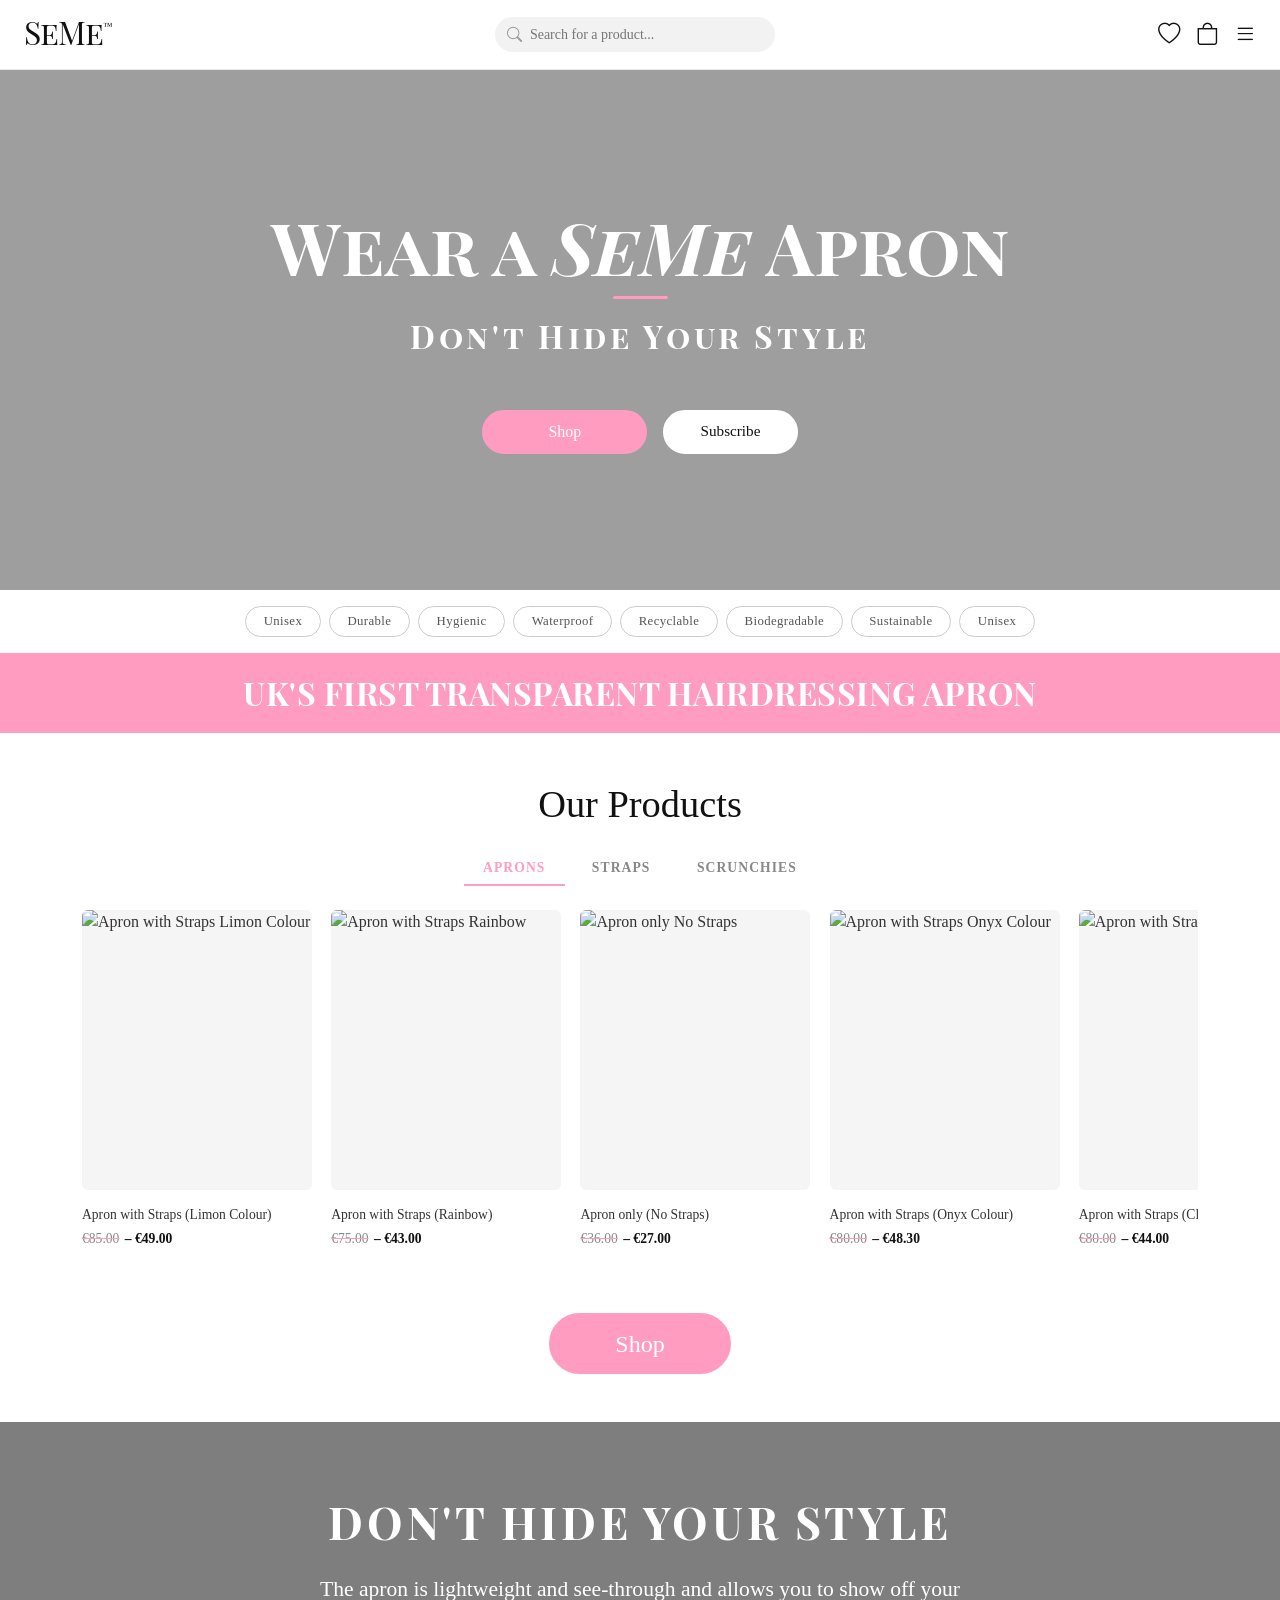
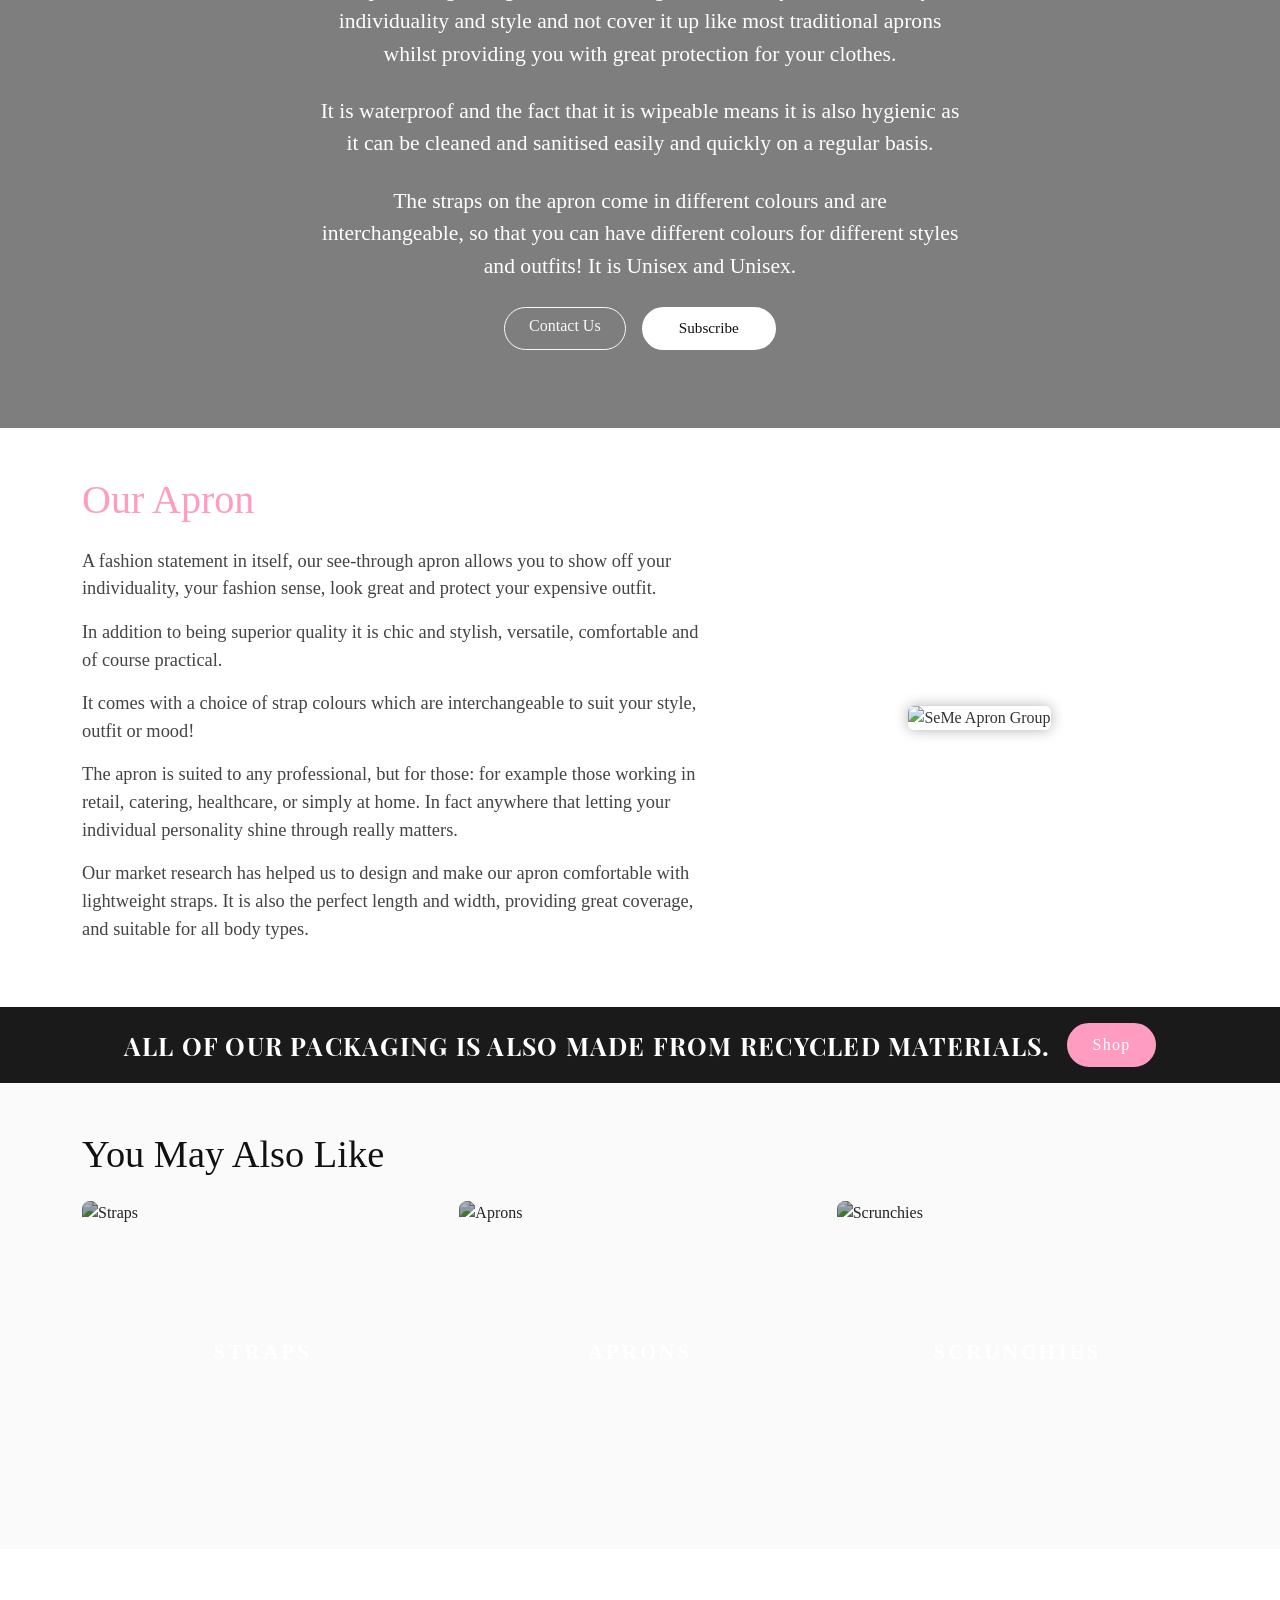
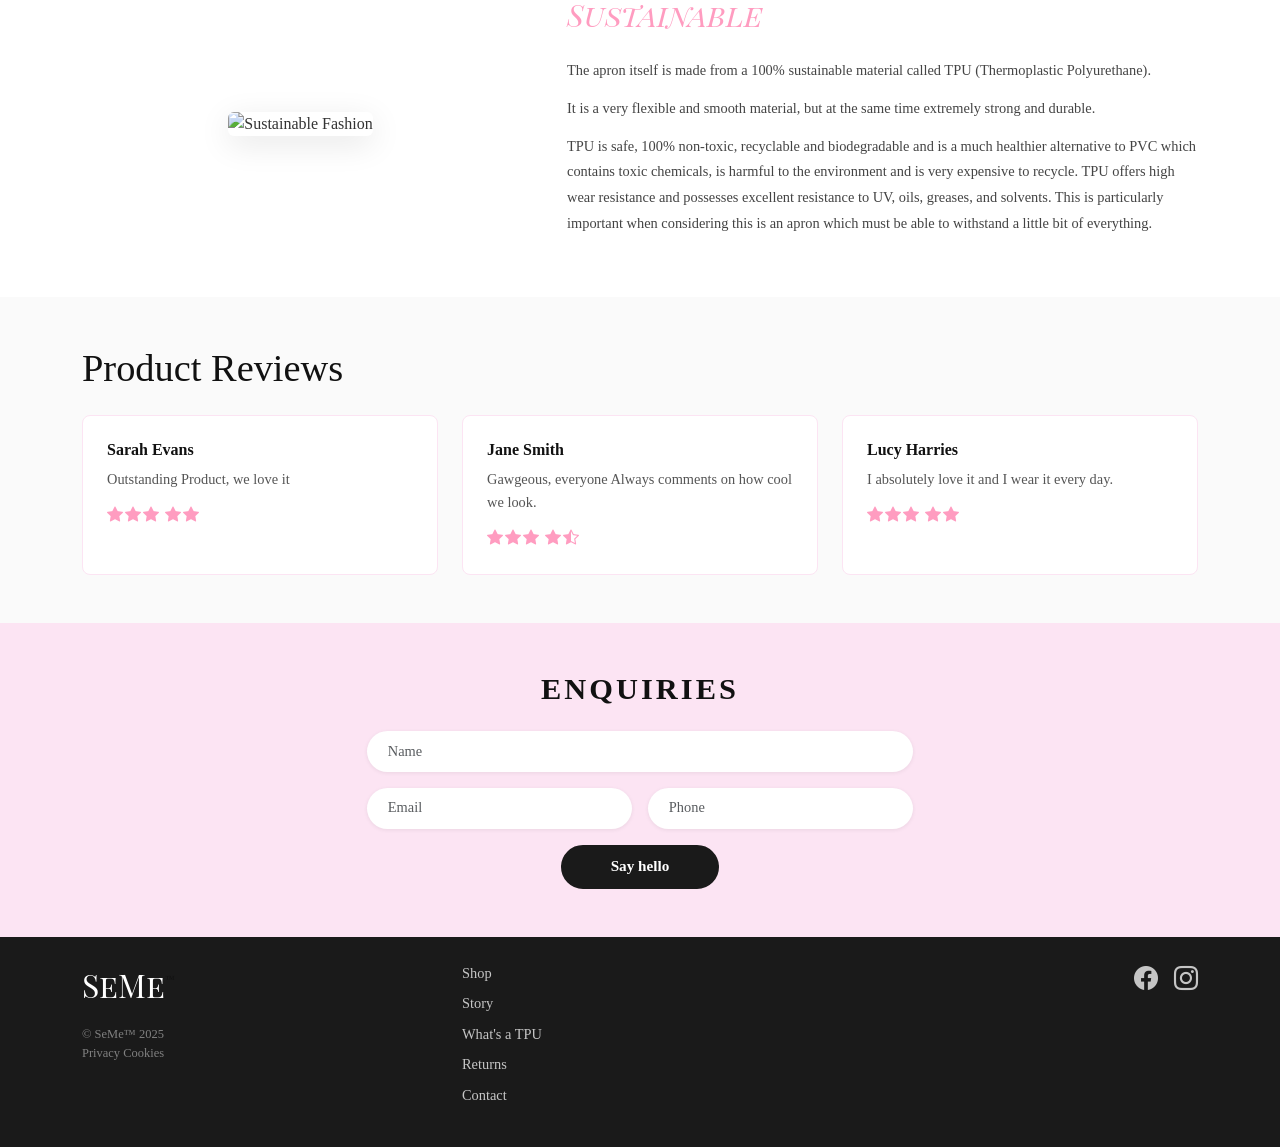
==== commit 52aeb000: "Apply reference CSS: custom fonts, updated colours and spacing - Replace styles.css with reference d" ====
--- a/index.html
+++ b/index.html
@@ -6,7 +6,7 @@
   <title>SeMe™ – Don't Hide Your Style</title>
   <link href="https://cdn.jsdelivr.net/npm/bootstrap@5.3.3/dist/css/bootstrap.min.css" rel="stylesheet" />
   <link href="https://cdn.jsdelivr.net/npm/bootstrap-icons@1.11.3/font/bootstrap-icons.min.css" rel="stylesheet" />
-  <link href="https://fonts.googleapis.com/css2?family=Playfair+Display:ital,wght@0,400;0,700;1,400;1,700&family=Inter:wght@300;400;600;700;800&display=swap" rel="stylesheet" />
+  <link href="https://fonts.googleapis.com/css2?family=Playfair+Display+SC:wght@400;700&display=swap" rel="stylesheet" />
   <link rel="stylesheet" href="css/styles.css" />
 </head>
 <body>
--- a/css/styles.css
+++ b/css/styles.css
@@ -1,15 +1,40 @@
 /* ═══════════════════════════════════════════════════
    GLOBAL
 ═══════════════════════════════════════════════════ */
+@font-face {
+  font-family: "Elza Medium";
+  src: url("../fonts/Elza-Medium.eot");
+  src: url("../fonts/Elza-Medium.eot?#iefix") format("embedded-opentype"),
+       url("../fonts/Elza-Medium.woff") format("woff"),
+       url("../fonts/Elza-Medium.woff2") format("woff2"),
+       url("../fonts/Elza-Medium.ttf") format("truetype");
+  font-weight: normal;
+  font-style: normal;
+  font-display: swap;
+}
+
+@font-face {
+  font-family: 'Didot';
+  src: url('../fonts/Didot-HTF-B11-Bold.eot');
+  src: url('../fonts/Didot-HTF-B11-Bold.eot?#iefix') format('embedded-opentype'),
+       url('../fonts/Didot-HTF-B11-Bold.woff2') format('woff2'),
+       url('../fonts/Didot-HTF-B11-Bold.woff') format('woff'),
+       url('../fonts/Didot-HTF-B11-Bold.ttf') format('truetype');
+  font-weight: bold;
+  font-style: normal;
+  font-display: swap;
+}
+
 :root {
-  --pink:        #e91e8c;
-  --pink-dark:   #c5197a;
+  --pink:        #FF9CC0;
+  --pink-dark:   #ff6cbf;
   --pink-light:  #fce4f3;
   --dark:        #1a1a1a;
   --text:        #333;
   --muted:       #888;
-  --serif:       'Playfair Display', serif;
-  --sans:        'Inter', sans-serif;
+  --serif:       'Playfair Display SC';
+  --serif2:      'Didot';
+  --sans:        'Elza Medium';
 }
 
 *, *::before, *::after { box-sizing: border-box; }
@@ -19,6 +44,8 @@
   color: var(--text);
   overflow-x: hidden;
 }
+
+img { max-width: 100%; }
 
 /* ═══════════════════════════════════════════════════
    NAVBAR
@@ -38,6 +65,8 @@
   letter-spacing: -1px;
   line-height: 1;
   text-decoration: none;
+  max-width: 150px;
+  display: inline-block;
 }
 
 .logo-tm {
@@ -122,6 +151,7 @@
   color: #fff;
   line-height: 1.1;
   margin-bottom: 0.3rem;
+  max-width: 900px;
 }
 
 .hero-title em { font-style: italic; }
@@ -136,12 +166,12 @@
 }
 
 .hero-subtitle {
-  font-size: clamp(0.9rem, 2.5vw, 1.25rem);
-  font-weight: 800;
+  font-family: var(--serif);
+  font-size: clamp(0.9rem, 2.5vw, 3.25rem);
+  font-weight: bold;
   letter-spacing: 0.12em;
-  text-transform: uppercase;
-  color: #fff;
-  margin-bottom: 0;
+  color: #fff;
+  margin-bottom: 50px;
 }
 
 /* ═══════════════════════════════════════════════════
@@ -152,9 +182,9 @@
   color: #fff;
   border: 2px solid var(--pink);
   border-radius: 50px;
-  padding: 0.5rem 2rem;
-  font-weight: 600;
-  font-size: 0.95rem;
+  padding: 0.5rem 4rem;
+  font-size: 1rem;
+  font-family: var(--sans);
   transition: background 0.2s, border-color 0.2s;
 }
 
@@ -164,15 +194,14 @@
   color: #fff;
 }
 
-.btn-shop-lg { padding: 0.65rem 3rem; font-size: 1rem; }
+.btn-shop-lg { padding: 0.65rem 4rem; font-size: 1.5rem; }
 
 .btn-subscribe {
   background: #fff;
   color: #111;
   border: 2px solid #fff;
   border-radius: 50px;
-  padding: 0.5rem 1.8rem;
-  font-weight: 600;
+  padding: 0.5rem 2.2rem;
   font-size: 0.95rem;
   transition: background 0.2s;
 }
@@ -204,11 +233,10 @@
 .pink-banner {
   background: var(--pink);
   color: #fff;
-  font-family: var(--sans);
-  font-size: clamp(0.8rem, 2vw, 1rem);
-  font-weight: 700;
-  letter-spacing: 0.06em;
-  text-transform: uppercase;
+  font-family: var(--serif);
+  font-size: clamp(1.5rem, 2.5vw, 3.5rem);
+  font-weight: normal;
+  letter-spacing: 0.5px;
 }
 
 /* ═══════════════════════════════════════════════════
@@ -217,8 +245,8 @@
 .products-section { background: #fff; }
 
 .section-heading {
-  font-family: var(--serif);
-  font-size: clamp(1.5rem, 3vw, 2rem);
+  font-family: var(--serif2);
+  font-size: clamp(1.5rem, 3vw, 3rem);
   font-weight: 400;
   color: #111;
 }
@@ -231,7 +259,7 @@
   border: none;
   border-bottom: 2px solid transparent;
   padding: 0.4rem 1.2rem;
-  font-family: var(--sans);
+  font-family: var(--serif2);
   font-size: 0.85rem;
   font-weight: 600;
   letter-spacing: 0.08em;
@@ -275,6 +303,7 @@
   overflow: hidden;
   border-radius: 6px;
   background: #f5f5f5;
+  margin-bottom: 15px;
 }
 
 .product-img-wrap img {
@@ -288,23 +317,16 @@
 .product-card:hover .product-img-wrap img { transform: scale(1.04); }
 
 .btn-view {
-  position: absolute;
-  bottom: 10px;
-  left: 50%;
-  transform: translateX(-50%);
   background: var(--pink);
   color: #fff;
-  border: none;
   border-radius: 50px;
-  font-size: 0.8rem;
-  font-weight: 600;
-  padding: 0.3rem 1.4rem;
-  opacity: 0;
+  font-size: 0.875rem;
+  padding: 0.3rem 1.8rem;
   transition: opacity 0.25s;
   white-space: nowrap;
 }
 
-.product-card:hover .btn-view { opacity: 1; }
+.product-card .btn-view:hover { background: var(--pink-dark); color: #fff; }
 
 .product-name {
   font-size: 0.85rem;
@@ -322,6 +344,7 @@
 .price-old {
   color: var(--muted);
   text-decoration: line-through;
+  text-decoration-color: var(--pink);
   font-weight: 400;
   margin-right: 2px;
 }
@@ -331,54 +354,53 @@
 ═══════════════════════════════════════════════════ */
 .dark-style-section {
   position: relative;
-  background: url('https://images.unsplash.com/photo-1521590832167-7bcbfaa6381f?auto=format&fit=crop&w=1600&q=80')
-    center center / cover no-repeat;
+  background-size: cover;
+  background-position: center;
+  background-repeat: no-repeat;
+  padding: 25px 0 30px;
 }
 
 .dark-overlay {
   position: absolute;
   inset: 0;
-  background: rgba(20, 20, 20, 0.72);
+  background: rgba(20, 20, 20, 0.55);
 }
 
 .dark-section-title {
-  font-family: var(--sans);
-  font-size: clamp(1.4rem, 3.5vw, 2.2rem);
-  font-weight: 800;
+  font-family: var(--serif);
+  font-size: clamp(1.4rem, 3.5vw, 3.5rem);
+  font-weight: bold;
   letter-spacing: 0.08em;
-  text-transform: uppercase;
 }
 
 .dark-section-text {
-  font-size: 0.95rem;
-  line-height: 1.75;
-  color: rgba(255,255,255,0.88);
-  margin-bottom: 0.75rem;
+  font-size: 1.35rem;
+  line-height: 1.5;
+  color: #fff;
+  margin-bottom: 25px;
 }
 
 /* ═══════════════════════════════════════════════════
    OUR APRON
 ═══════════════════════════════════════════════════ */
-.our-apron-section { background: #fff; }
+.our-apron-section { background: #fff; padding: 70px 0; }
 
 .apron-heading {
-  font-family: var(--serif);
+  font-family: var(--serif2);
   color: var(--pink);
-  font-size: 1.8rem;
+  font-size: 2.5rem;
   font-weight: 400;
 }
 
 .apron-text {
-  font-size: 0.9rem;
-  line-height: 1.8;
+  font-size: 1.15rem;
   color: #444;
-  margin-bottom: 0.75rem;
 }
 
 .apron-group-img {
   max-width: 420px;
   width: 100%;
-  box-shadow: 0 8px 32px rgba(0,0,0,0.1);
+  box-shadow: 0 0px 14px rgba(0,0,0,0.3);
 }
 
 /* ═══════════════════════════════════════════════════
@@ -387,11 +409,10 @@
 .recycled-banner {
   background: var(--dark);
   color: #fff;
-  font-family: var(--sans);
-  font-size: clamp(0.75rem, 1.8vw, 0.95rem);
+  font-family: var(--serif);
+  font-size: clamp(0.75rem, 2vw, 1.55rem);
   font-weight: 600;
   letter-spacing: 0.05em;
-  text-transform: uppercase;
   flex-wrap: wrap;
   gap: 1rem;
   text-align: center;
@@ -411,7 +432,7 @@
 
 .also-like-card img {
   width: 100%;
-  height: 240px;
+  height: 300px;
   object-fit: cover;
   display: block;
   filter: brightness(0.7);
@@ -458,7 +479,7 @@
 }
 
 .sustainable-img {
-  max-width: 420px;
+  max-width: 100%;
   width: 100%;
   box-shadow: 0 8px 32px rgba(0,0,0,0.1);
 }
@@ -580,26 +601,220 @@
 .footer-socials a:hover { color: var(--pink); }
 
 /* ═══════════════════════════════════════════════════
-   RESPONSIVE  ≤ 767 px  (mobile)
+   STORY PAGE
+═══════════════════════════════════════════════════ */
+
+/* ── Story Hero ── */
+.story-hero {
+  display: flex;
+  min-height: 320px;
+  background: var(--pink);
+  overflow: hidden;
+}
+
+.story-hero-left {
+  flex: 0 0 55%;
+  display: flex;
+  flex-direction: column;
+  justify-content: center;
+  padding: 3rem 3rem 3rem 4rem;
+}
+
+.story-hero-right {
+  flex: 0 0 45%;
+  position: relative;
+  overflow: hidden;
+}
+
+.story-hero-right::before {
+  content: '';
+  position: absolute;
+  left: 0;
+  top: 0;
+  width: 60px;
+  height: 100%;
+  background: linear-gradient(to right, var(--pink), transparent);
+  z-index: 1;
+  pointer-events: none;
+}
+
+.story-hero-img {
+  width: 100%;
+  height: 100%;
+  object-fit: cover;
+  object-position: top center;
+  display: block;
+}
+
+.story-hero-title {
+  font-family: var(--serif);
+  font-size: clamp(2rem, 5vw, 3.6rem);
+  font-weight: 700;
+  color: #111;
+  line-height: 1.1;
+  margin-bottom: 0.4rem;
+}
+
+.brand-serif {
+  font-family: var(--serif);
+  font-style: italic;
+}
+
+.story-hero-sub {
+  font-family: var(--sans);
+  font-size: clamp(0.85rem, 2vw, 1.15rem);
+  font-weight: 800;
+  letter-spacing: 0.1em;
+  text-transform: uppercase;
+  color: #111;
+  margin-bottom: 0;
+}
+
+/* ── Founder section ── */
+.founder-section { background: #fff; }
+
+.founder-portrait-wrap {
+  border-radius: 6px;
+  overflow: hidden;
+  line-height: 0;
+}
+
+.founder-portrait {
+  width: 100%;
+  height: 340px;
+  object-fit: cover;
+  object-position: top;
+  display: block;
+}
+
+.founder-thumb {
+  width: 100%;
+  height: 90px;
+  object-fit: cover;
+  border-radius: 4px;
+  display: block;
+}
+
+.founder-text {
+  font-size: 0.93rem;
+  line-height: 1.8;
+  color: #444;
+  margin-bottom: 0.65rem;
+}
+
+/* ── Underline accents (story & contact) ── */
+.reviews-underline,
+.also-like-underline {
+  width: 40px;
+  height: 3px;
+  background: var(--pink);
+  border-radius: 2px;
+}
+
+/* ═══════════════════════════════════════════════════
+   CONTACT PAGE
+═══════════════════════════════════════════════════ */
+
+/* ── Contact Hero ── */
+.contact-hero {
+  background: var(--pink);
+  padding: 4rem 1rem 3.5rem;
+}
+
+.contact-hero-title {
+  font-family: var(--serif);
+  font-size: clamp(2.4rem, 6vw, 4rem);
+  font-weight: 700;
+  color: #111;
+  font-variant: small-caps;
+  letter-spacing: 0.04em;
+  margin-bottom: 0;
+}
+
+/* ── Contact form inputs ── */
+.contact-input {
+  background: #fff;
+  border: none;
+  border-radius: 50px;
+  padding: 0.65rem 1.4rem;
+  font-size: 0.9rem;
+  color: #555;
+  box-shadow: none;
+}
+
+.contact-input:focus {
+  outline: none;
+  box-shadow: 0 0 0 2px rgba(255, 156, 192, 0.5);
+  background: #fff;
+}
+
+.contact-input.is-invalid {
+  box-shadow: 0 0 0 2px #dc3545;
+}
+
+/* ── Submit button ── */
+.btn-contact-submit {
+  background: #111;
+  color: #fff;
+  border: 2px solid #111;
+  border-radius: 50px;
+  padding: 0.65rem 2rem;
+  font-family: var(--sans);
+  font-weight: 600;
+  font-size: 1rem;
+  transition: background 0.2s, border-color 0.2s;
+}
+
+.btn-contact-submit:hover {
+  background: #333;
+  border-color: #333;
+  color: #fff;
+}
+
+/* ── Contact details row ── */
+.contact-details-row {
+  display: flex;
+  flex-wrap: wrap;
+  justify-content: center;
+  gap: 2rem;
+  padding-top: 0.5rem;
+}
+
+.contact-detail-item {
+  display: flex;
+  align-items: center;
+  gap: 0.55rem;
+  font-size: 0.9rem;
+  color: #111;
+  font-weight: 500;
+}
+
+.contact-detail-item .bi {
+  font-size: 1.2rem;
+  flex-shrink: 0;
+  color: #111;
+}
+
+/* ═══════════════════════════════════════════════════
+   RESPONSIVE  ≤ 767 px  (mobile — all pages)
 ═══════════════════════════════════════════════════ */
 @media (max-width: 767px) {
 
   /* ── Navbar ── */
   .site-navbar .container-fluid { row-gap: 0.5rem; }
 
-  /* Search drops to its own full-width row */
   .site-search {
     width: 100%;
-    order: 3;           /* below brand + icons */
+    order: 3;
     flex: 0 0 100%;
     padding-bottom: 0.4rem;
   }
 
-  /* ── Hero ── */
+  /* ── Index: Hero ── */
   .hero-section { min-height: 320px; }
   .hero-title   { font-size: 2rem; }
 
-  /* ── Feature tags ── */
+  /* ── Index: Feature tags – horizontal scroll ── */
   .feature-tags-section .d-flex {
     flex-wrap: nowrap;
     overflow-x: auto;
@@ -611,12 +826,15 @@
   .feature-tags-section .d-flex::-webkit-scrollbar { display: none; }
   .feature-tag { flex-shrink: 0; }
 
-  /* ── Products ── */
-  .product-card       { width: 175px; }
-  .product-img-wrap   { height: 210px; }
-  .btn-view           { opacity: 1; }   /* always visible on touch */
-
-  /* ── "You May Also Like" – stack full-width, taller ── */
+  /* ── Index: Product cards ── */
+  .product-card     { width: 175px; }
+  .product-img-wrap { height: 210px; }
+
+  /* ── Index: Sustainable – stack image below text ── */
+  .sustainable-section .col-lg-5 { order: 2; }
+  .sustainable-section .col-lg-7 { order: 1; }
+
+  /* ── You May Also Like ── */
   .also-like-card img { height: 260px; }
 
   /* ── Recycled banner – stack text + button ── */
@@ -627,23 +845,50 @@
     font-size: 0.8rem;
   }
 
-  /* ── Reviews – single column ── */
+  /* ── Reviews – single column (index & story) ── */
   .reviews-section .col-md-4 { flex: 0 0 100%; max-width: 100%; }
 
-  /* ── Sustainable – stack image below text ── */
-  .sustainable-section .col-lg-5 { order: 2; }
-  .sustainable-section .col-lg-7 { order: 1; }
-
   /* ── Footer – centre everything ── */
-  .site-footer .row       { text-align: center; }
-  .footer-logo            { font-size: 2.6rem; }
-  .footer-links           { align-items: center; }
-  .footer-socials         { justify-content: center !important; }
-  .footer-copy            { text-align: center; }
+  .site-footer .row     { text-align: center; }
+  .footer-logo          { font-size: 2.6rem; }
+  .footer-links         { align-items: center; }
+  .footer-socials       { justify-content: center !important; }
+  .footer-copy          { text-align: center; }
+
+  /* ── Story: Hero – image top, text block below ── */
+  .story-hero           { flex-direction: column; min-height: auto; }
+  .story-hero-right     { flex: none; height: 240px; order: 1; width: 100%; }
+  .story-hero-right::before { display: none; }
+  .story-hero-left      { flex: none; width: 100%; padding: 2rem 1.5rem 2.5rem; order: 2; text-align: center; }
+  .story-hero-left .d-flex { justify-content: center; }
+
+  /* ── Story: Founder ── */
+  .founder-portrait     { height: 300px; }
+  .founder-thumb        { height: 80px; }
+
+  /* ── Contact: Hero ── */
+  .contact-hero         { padding: 2.5rem 1rem; }
+  .contact-hero-title   { font-size: 2.4rem; }
+
+  /* ── Contact: Details – stack vertically ── */
+  .contact-details-row  { flex-direction: column; align-items: flex-start; gap: 0.85rem; padding-left: 0.5rem; }
+  .contact-detail-item  { font-size: 0.85rem; }
+
+  /* ── Contact: Reviews – horizontal scroll ── */
+  .contact-page .reviews-section .row {
+    flex-wrap: nowrap;
+    overflow-x: auto;
+    -webkit-overflow-scrolling: touch;
+    scrollbar-width: none;
+    padding-bottom: 0.5rem;
+  }
+  .contact-page .reviews-section .row::-webkit-scrollbar { display: none; }
+  .contact-page .reviews-section .col-md-4 { flex: 0 0 80%; max-width: 80%; }
 }
 
 /* ── Desktop search centering (≥ 768 px) ── */
 @media (min-width: 768px) {
-  .site-search { width: 280px; margin: 0 auto; }
-  .nav-icons   { margin-left: auto !important; }
-}
+  .site-search      { width: 280px; margin: 0 auto; order: 2; }
+  .nav-icons        { margin-left: auto !important; order: 3; }
+  a.navbar-brand    { order: 1; }
+}
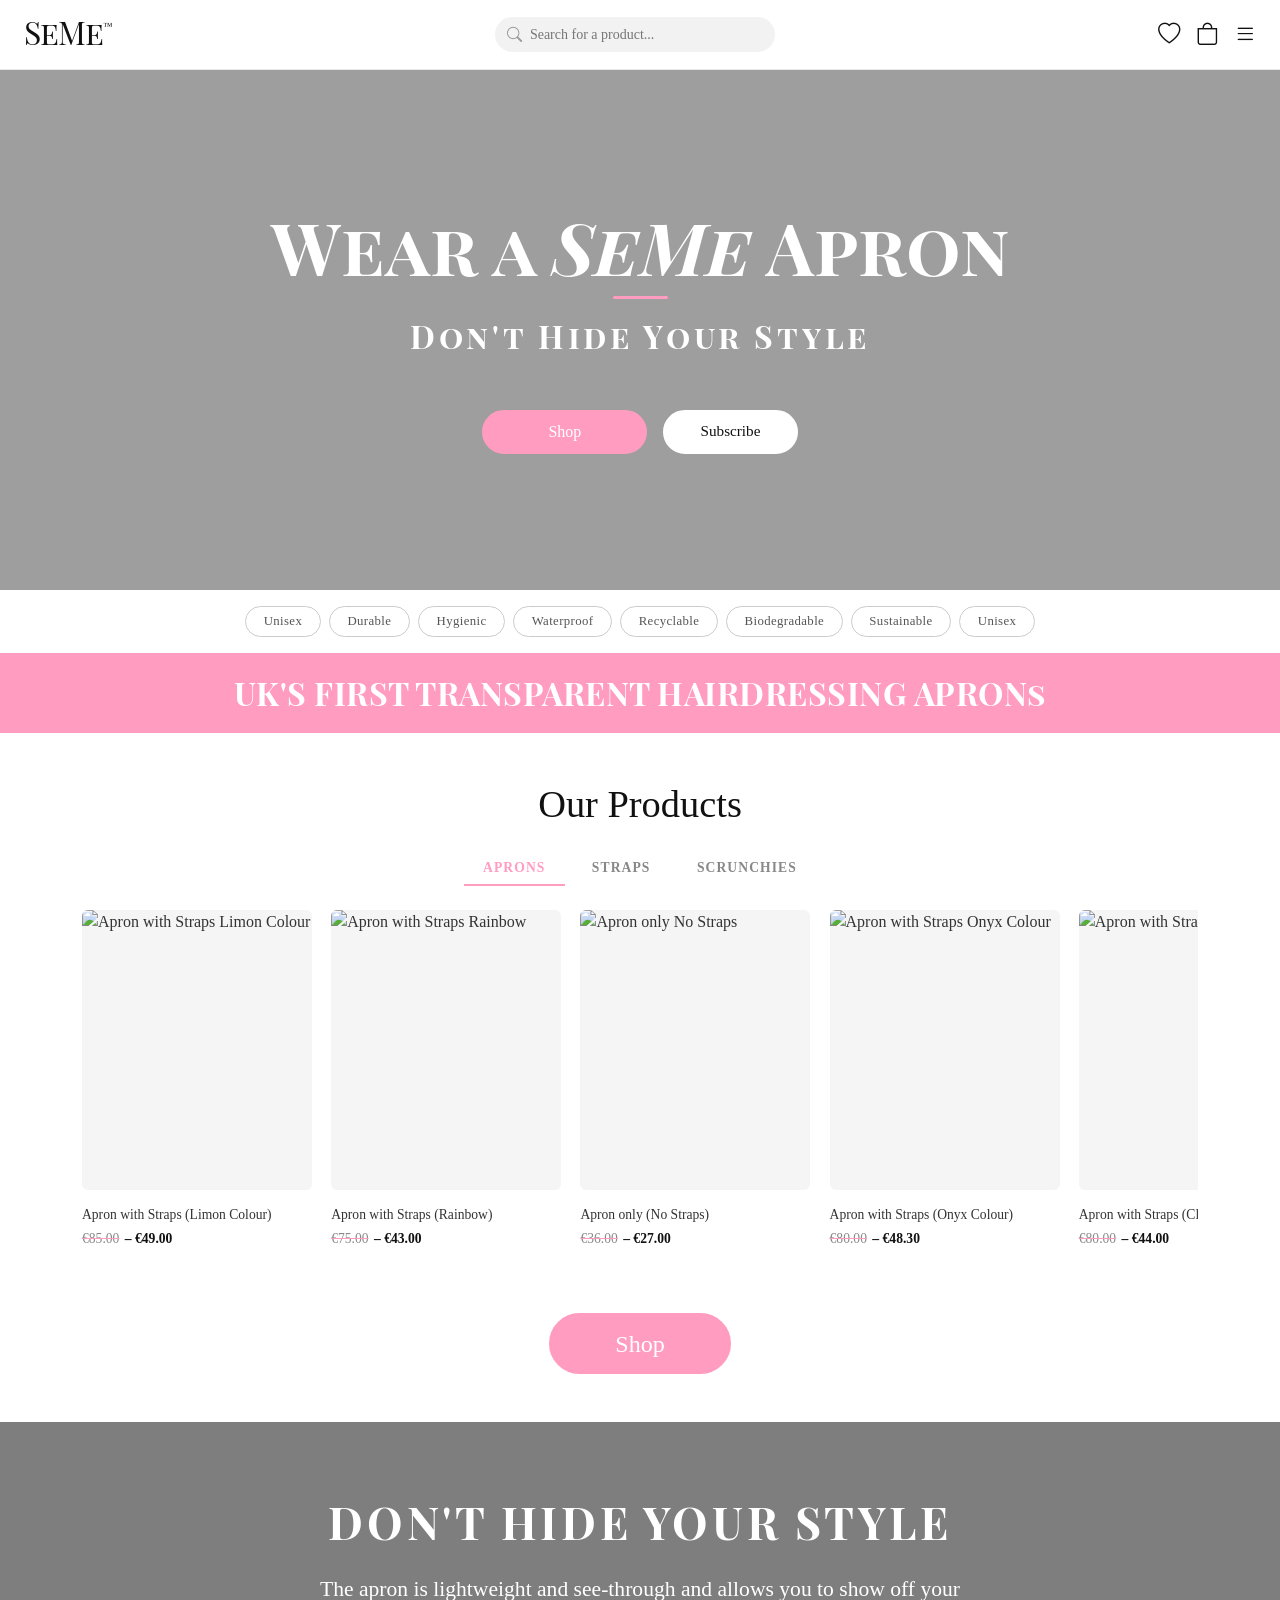
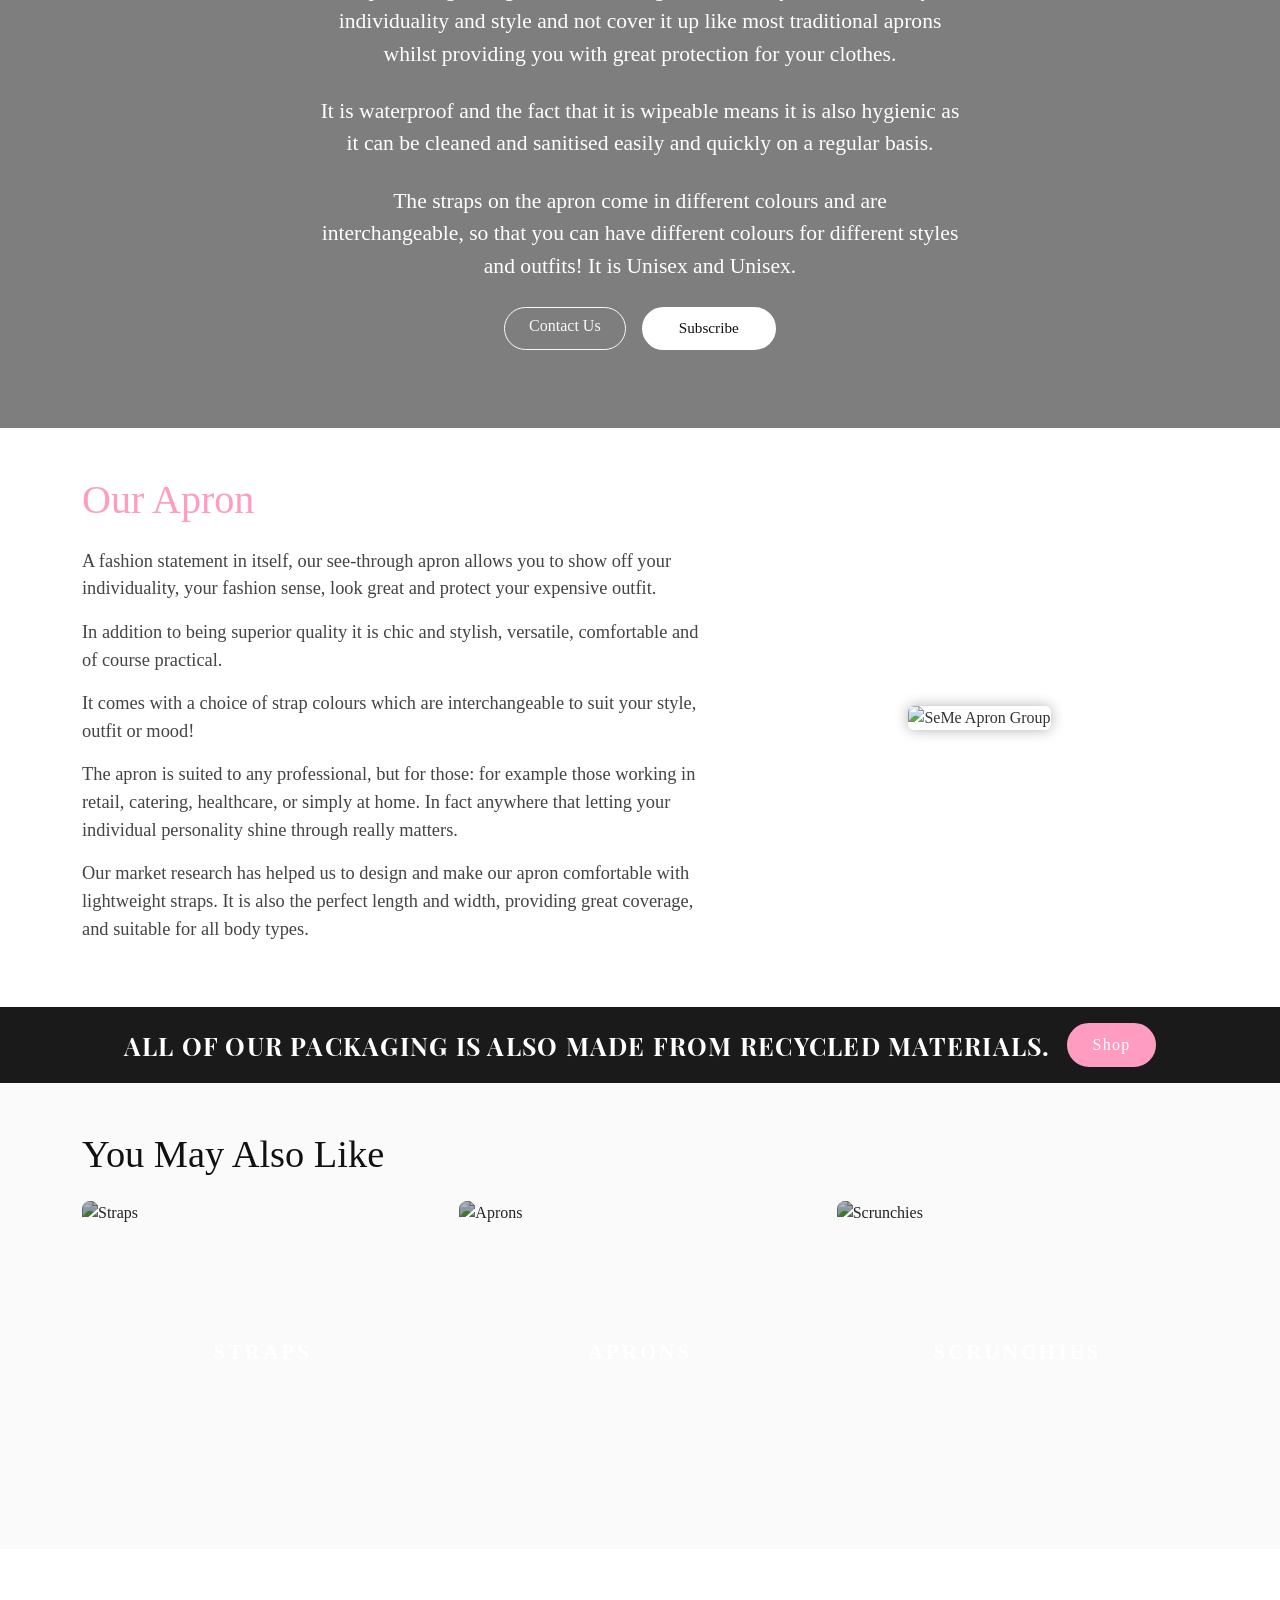
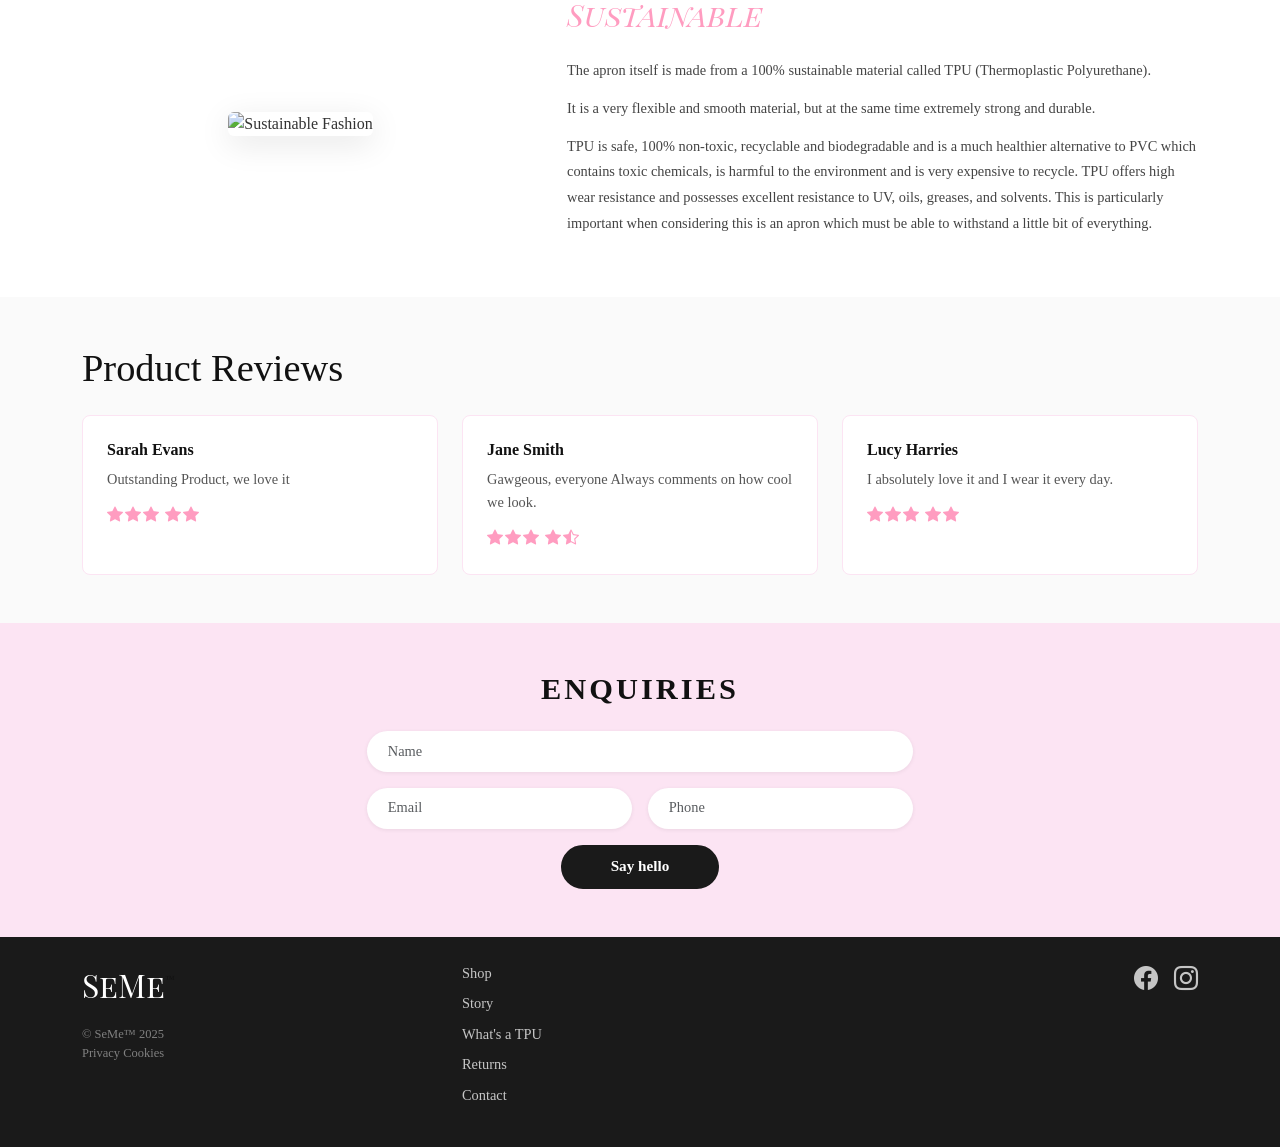
==== commit 3ce61dc0: "Update index.html" ====
--- a/index.html
+++ b/index.html
@@ -86,7 +86,7 @@
        PINK BANNER
   ══════════════════════════════════════════ -->
   <div class="pink-banner text-center py-3">
-    <strong>UK'S FIRST TRANSPARENT HAIRDRESSING APRON</strong>
+    <strong>UK'S FIRST TRANSPARENT HAIRDRESSING APRONs</strong>
   </div>
 
   <!-- ══════════════════════════════════════════
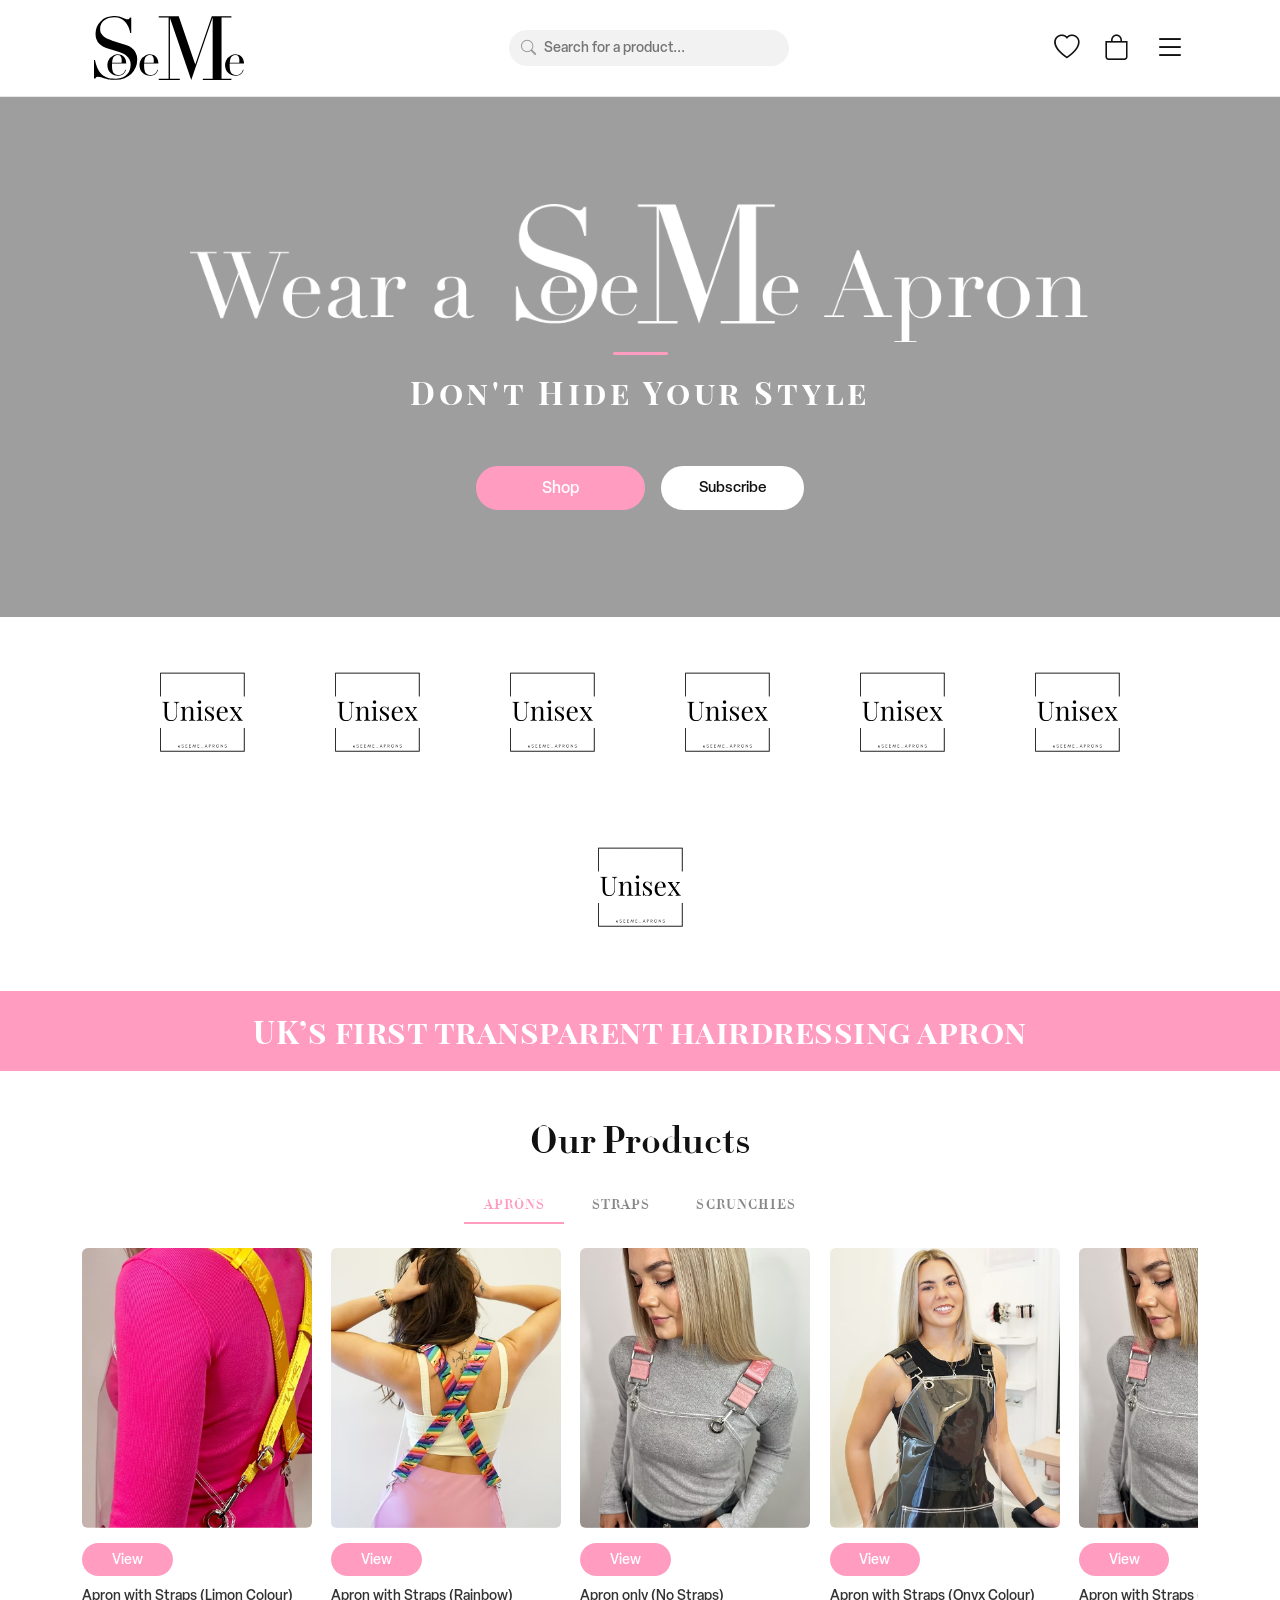
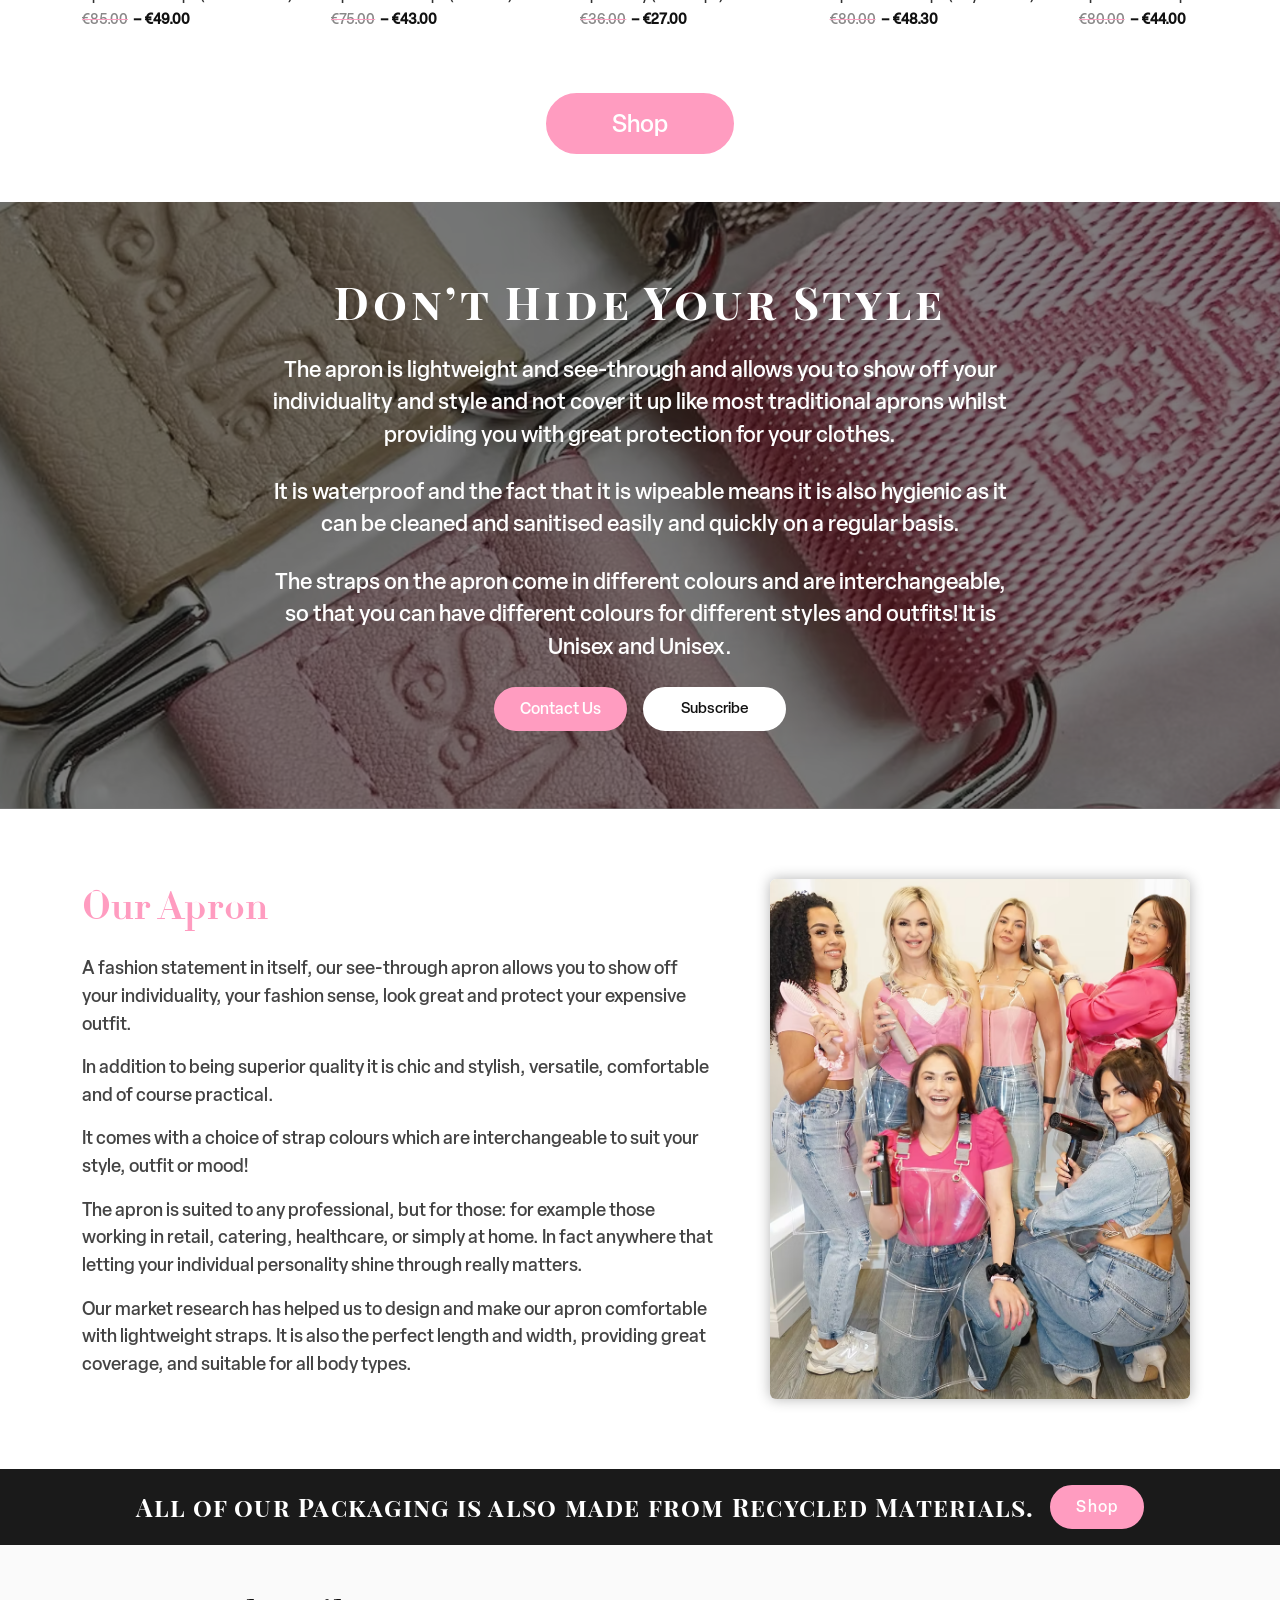
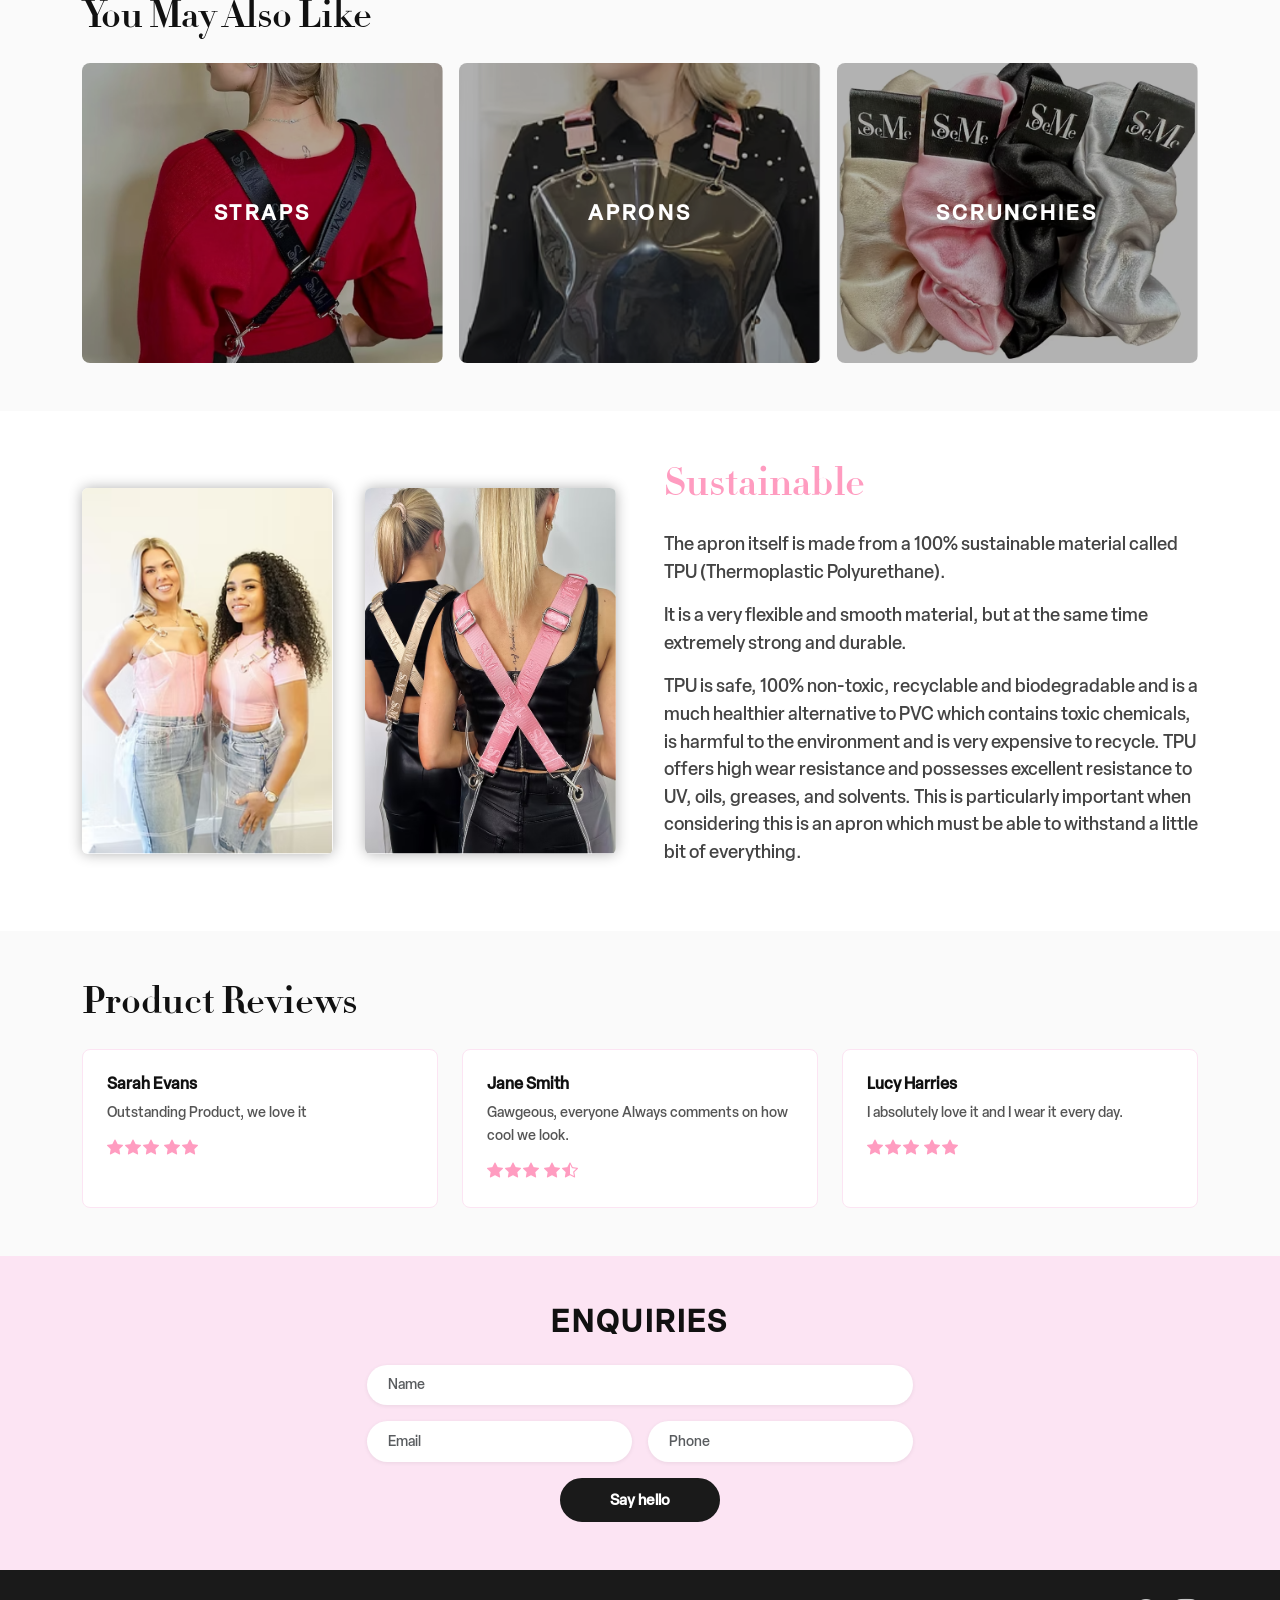
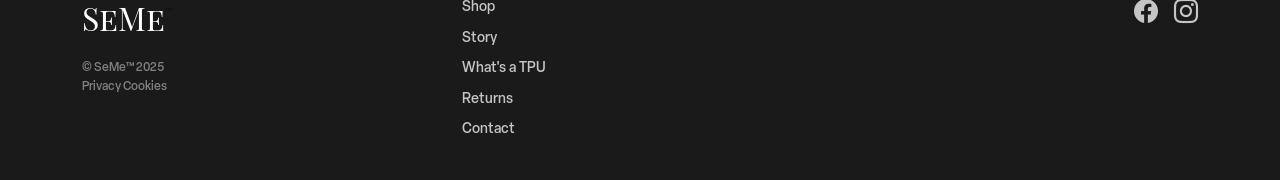
==== commit 70649d7d: "Updated HTML" ====
--- a/index.html
+++ b/index.html
@@ -6,7 +6,7 @@
   <title>SeMe™ – Don't Hide Your Style</title>
   <link href="https://cdn.jsdelivr.net/npm/bootstrap@5.3.3/dist/css/bootstrap.min.css" rel="stylesheet" />
   <link href="https://cdn.jsdelivr.net/npm/bootstrap-icons@1.11.3/font/bootstrap-icons.min.css" rel="stylesheet" />
-  <link href="https://fonts.googleapis.com/css2?family=Playfair+Display+SC:wght@400;700&display=swap" rel="stylesheet" />
+  <link href="https://fonts.googleapis.com/css2?family=Playfair+Display+SC:ital,wght@0,400;0,700;0,900;1,400;1,700;1,900&display=swap" rel="stylesheet">
   <link rel="stylesheet" href="css/styles.css" />
 </head>
 <body>
@@ -15,11 +15,11 @@
        NAVBAR
   ══════════════════════════════════════════ -->
   <nav class="navbar site-navbar sticky-top">
-    <div class="container-fluid px-4 d-flex flex-wrap align-items-center">
+    <div class="container px-4 d-flex flex-wrap align-items-center">
       <a class="navbar-brand me-auto" href="#">
-        <span class="logo-text">SeMe<sup class="logo-tm">™</sup></span>
+        <span class="logo-text"> <img src="images/logo.svg"> </span>
       </a>
-      <div class="nav-icons d-flex align-items-center gap-3">
+      <div class="nav-icons d-flex align-items-center gap-4">
         <a href="#" aria-label="Wishlist"><i class="bi bi-heart"></i></a>
         <a href="#" aria-label="Cart"><i class="bi bi-bag"></i></a>
         <a href="#" aria-label="Menu" data-bs-toggle="offcanvas" data-bs-target="#mobileMenu"><i class="bi bi-list"></i></a>
@@ -34,7 +34,7 @@
   <!-- Off-canvas mobile menu -->
   <div class="offcanvas offcanvas-end" tabindex="-1" id="mobileMenu">
     <div class="offcanvas-header">
-      <h5 class="offcanvas-title logo-text">SeMe<sup class="logo-tm">™</sup></h5>
+      <h5 class="offcanvas-title logo-text"><img src="images/logo.svg"></h5>
       <button type="button" class="btn-close" data-bs-dismiss="offcanvas"></button>
     </div>
     <div class="offcanvas-body">
@@ -54,7 +54,8 @@
   <section class="hero-section">
     <div class="hero-overlay"></div>
     <div class="hero-content text-center">
-      <h1 class="hero-title">Wear a <em>SeMe</em> Apron</h1>
+      <!-- <h1 class="hero-title">Wear a <em>SeMe</em> Apron</h1> -->
+      <div class="hero-title"> <img src="images/title.png"> </div>
       <span class="hero-accent-bar"></span>
       <p class="hero-subtitle">Don't Hide Your Style</p>
       <div class="d-flex justify-content-center gap-3 flex-wrap mt-3">
@@ -70,14 +71,29 @@
   <section class="feature-tags-section py-3">
     <div class="container">
       <div class="d-flex flex-wrap justify-content-center gap-2">
-        <span class="feature-tag">Unisex</span>
-        <span class="feature-tag">Durable</span>
-        <span class="feature-tag">Hygienic</span>
-        <span class="feature-tag">Waterproof</span>
-        <span class="feature-tag">Recyclable</span>
-        <span class="feature-tag">Biodegradable</span>
-        <span class="feature-tag">Sustainable</span>
-        <span class="feature-tag">Unisex</span>
+
+        <div class="logo-icons">
+          <img src="images/logo-icon.png">
+        </div>
+        <div class="logo-icons">
+          <img src="images/logo-icon.png">
+        </div>
+        <div class="logo-icons">
+          <img src="images/logo-icon.png">
+        </div>
+        <div class="logo-icons">
+          <img src="images/logo-icon.png">
+        </div>
+        <div class="logo-icons">
+          <img src="images/logo-icon.png">
+        </div>
+        <div class="logo-icons">
+          <img src="images/logo-icon.png">
+        </div>
+        <div class="logo-icons">
+          <img src="images/logo-icon.png">
+        </div>  
+
       </div>
     </div>
   </section>
@@ -86,7 +102,7 @@
        PINK BANNER
   ══════════════════════════════════════════ -->
   <div class="pink-banner text-center py-3">
-    <strong>UK'S FIRST TRANSPARENT HAIRDRESSING APRONs</strong>
+    <strong>UK’s first transparent hairdressing apron</strong>
   </div>
 
   <!-- ══════════════════════════════════════════
@@ -117,45 +133,50 @@
               <!-- Product Card 1 -->
               <div class="product-card">
                 <div class="product-img-wrap">
-                  <img src="https://images.unsplash.com/photo-1594938298603-c8148c4a2a9f?w=400&h=450&fit=crop" alt="Apron with Straps Limon Colour" />
-                  <a href="#" class="btn btn-view">View</a>
-                </div>
+                  <img src="images/product1.png" alt="Apron with Straps Limon Colour" />
+                 
+                </div>
+                 <a href="#" class="btn btn-view">View</a>
                 <p class="product-name">Apron with Straps (Limon Colour)</p>
                 <p class="product-price"><span class="price-old">€85.00</span> – €49.00</p>
               </div>
               <!-- Product Card 2 -->
               <div class="product-card">
                 <div class="product-img-wrap">
-                  <img src="https://images.unsplash.com/photo-1582719508461-905c673771fd?w=400&h=450&fit=crop" alt="Apron with Straps Rainbow" />
-                  <a href="#" class="btn btn-view">View</a>
-                </div>
+                  <img src="images/product2.png" alt="Apron with Straps Rainbow" />
+                  
+                </div>
+                <a href="#" class="btn btn-view">View</a>
                 <p class="product-name">Apron with Straps (Rainbow)</p>
                 <p class="product-price"><span class="price-old">€75.00</span> – €43.00</p>
               </div>
               <!-- Product Card 3 -->
               <div class="product-card">
                 <div class="product-img-wrap">
-                  <img src="https://images.unsplash.com/photo-1593030761757-71fae45fa0e7?w=400&h=450&fit=crop" alt="Apron only No Straps" />
-                  <a href="#" class="btn btn-view">View</a>
-                </div>
+                  <img src="images/product3.png" alt="Apron only No Straps" />
+                  
+                </div>
+                <a href="#" class="btn btn-view">View</a>
                 <p class="product-name">Apron only (No Straps)</p>
                 <p class="product-price"><span class="price-old">€36.00</span> – €27.00</p>
               </div>
               <!-- Product Card 4 -->
               <div class="product-card">
                 <div class="product-img-wrap">
-                  <img src="https://images.unsplash.com/photo-1616394584738-fc6e612e71b9?w=400&h=450&fit=crop" alt="Apron with Straps Onyx Colour" />
-                  <a href="#" class="btn btn-view">View</a>
-                </div>
+                  <img src="images/product4.png" alt="Apron with Straps Onyx Colour" />
+                  
+                </div>
+                <a href="#" class="btn btn-view">View</a>
                 <p class="product-name">Apron with Straps (Onyx Colour)</p>
                 <p class="product-price"><span class="price-old">€80.00</span> – €48.30</p>
               </div>
               <!-- Product Card 5 -->
               <div class="product-card">
                 <div class="product-img-wrap">
-                  <img src="https://images.unsplash.com/photo-1612817288484-6f916006741a?w=400&h=450&fit=crop" alt="Apron with Straps Classic" />
-                  <a href="#" class="btn btn-view">View</a>
-                </div>
+                  <img src="images/product3.png" alt="Apron with Straps Classic" />
+                  
+                </div>
+                <a href="#" class="btn btn-view">View</a>
                 <p class="product-name">Apron with Straps (Classic)</p>
                 <p class="product-price"><span class="price-old">€80.00</span> – €44.00</p>
               </div>
@@ -169,7 +190,7 @@
             <div class="products-row">
               <div class="product-card">
                 <div class="product-img-wrap">
-                  <img src="https://images.unsplash.com/photo-1558618666-fcd25c85cd64?w=400&h=450&fit=crop" alt="Strap Set Rainbow" />
+                  <img src="images/product2.png" alt="Strap Set Rainbow" />
                   <a href="#" class="btn btn-view">View</a>
                 </div>
                 <p class="product-name">Strap Set (Rainbow)</p>
@@ -177,7 +198,7 @@
               </div>
               <div class="product-card">
                 <div class="product-img-wrap">
-                  <img src="https://images.unsplash.com/photo-1596755094514-f87e34085b2c?w=400&h=450&fit=crop" alt="Strap Set Classic" />
+                  <img src="images/product3.png" alt="Strap Set Classic" />
                   <a href="#" class="btn btn-view">View</a>
                 </div>
                 <p class="product-name">Strap Set (Classic)</p>
@@ -193,7 +214,7 @@
             <div class="products-row">
               <div class="product-card">
                 <div class="product-img-wrap">
-                  <img src="https://images.unsplash.com/photo-1617038260897-41a1f14a8ca0?w=400&h=450&fit=crop" alt="Scrunchie Pack" />
+                  <img src="images/product4.png" alt="Scrunchie Pack" />
                   <a href="#" class="btn btn-view">View</a>
                 </div>
                 <p class="product-name">Scrunchie Pack (Mixed)</p>
@@ -201,7 +222,7 @@
               </div>
               <div class="product-card">
                 <div class="product-img-wrap">
-                  <img src="https://images.unsplash.com/photo-1585386959984-a4155224a1ad?w=400&h=450&fit=crop" alt="Scrunchie Set Pink" />
+                  <img src="images/product2.png" alt="Scrunchie Set Pink" />
                   <a href="#" class="btn btn-view">View</a>
                 </div>
                 <p class="product-name">Scrunchie Set (Pink)</p>
@@ -221,12 +242,12 @@
   <!-- ══════════════════════════════════════════
        DON'T HIDE YOUR STYLE – DARK SECTION
   ══════════════════════════════════════════ -->
-  <section class="dark-style-section">
+  <section class="dark-style-section" style="background-image: url(images/style-bg.png);">
     <div class="dark-overlay"></div>
     <div class="container position-relative py-5">
       <div class="row justify-content-center">
-        <div class="col-lg-7 text-center text-white">
-          <h2 class="dark-section-title mb-4">DON'T HIDE YOUR STYLE</h2>
+        <div class="col-lg-8 text-center text-white">
+          <h2 class="dark-section-title mb-4">Don’t Hide Your Style</h2>
           <p class="dark-section-text">
             The apron is lightweight and see-through and allows you to show off your
             individuality and style and not cover it up like most traditional aprons whilst
@@ -241,7 +262,7 @@
             can have different colours for different styles and outfits! It is Unisex and Unisex.
           </p>
           <div class="d-flex justify-content-center gap-3 flex-wrap mt-4">
-            <a href="#enquiries" class="btn btn-outline-light rounded-pill px-4">Contact Us</a>
+            <a href="#enquiries" class="btn btn-shop px-4">Contact Us</a>
             <a href="#enquiries" class="btn btn-subscribe">Subscribe</a>
           </div>
         </div>
@@ -252,7 +273,7 @@
   <!-- ══════════════════════════════════════════
        OUR APRON
   ══════════════════════════════════════════ -->
-  <section class="our-apron-section py-5">
+  <section class="our-apron-section">
     <div class="container">
       <div class="row align-items-center g-5">
         <div class="col-lg-7">
@@ -282,7 +303,7 @@
         </div>
         <div class="col-lg-5 text-center">
           <img
-            src="https://images.unsplash.com/photo-1522337360788-8b13dee7a37e?w=500&h=500&fit=crop"
+            src="images/apron.png"
             alt="SeMe Apron Group"
             class="img-fluid rounded apron-group-img"
           />
@@ -295,8 +316,8 @@
        RECYCLED PACKAGING BANNER
   ══════════════════════════════════════════ -->
   <div class="recycled-banner d-flex align-items-center justify-content-center gap-3 py-3 px-4">
-    <span>ALL OF OUR PACKAGING IS ALSO MADE FROM RECYCLED MATERIALS.</span>
-    <a href="#" class="btn btn-shop btn-sm px-4">Shop</a>
+    <span>All of our Packaging is also made from Recycled Materials.</span>
+    <a href="#" class="btn btn-shop px-4">Shop</a>
   </div>
 
   <!-- ══════════════════════════════════════════
@@ -308,19 +329,19 @@
       <div class="row g-3">
         <div class="col-md-4">
           <div class="also-like-card">
-            <img src="https://images.unsplash.com/photo-1558618666-fcd25c85cd64?w=600&h=400&fit=crop" alt="Straps" />
+            <img src="images/straps.png" alt="Straps" />
             <div class="also-like-label">STRAPS</div>
           </div>
         </div>
         <div class="col-md-4">
           <div class="also-like-card">
-            <img src="https://images.unsplash.com/photo-1594938298603-c8148c4a2a9f?w=600&h=400&fit=crop" alt="Aprons" />
+            <img src="images/aprons.png" alt="Aprons" />
             <div class="also-like-label">APRONS</div>
           </div>
         </div>
         <div class="col-md-4">
           <div class="also-like-card">
-            <img src="https://images.unsplash.com/photo-1617038260897-41a1f14a8ca0?w=600&h=400&fit=crop" alt="Scrunchies" />
+            <img src="images/scrun.png" alt="Scrunchies" />
             <div class="also-like-label">SCRUNCHIES</div>
           </div>
         </div>
@@ -334,14 +355,19 @@
   <section class="sustainable-section py-5">
     <div class="container">
       <div class="row align-items-center g-5">
-        <div class="col-lg-5 text-center">
+        <div class="col-lg-6 text-center d-flex justify-content-between">
           <img
-            src="https://images.unsplash.com/photo-1522337660859-02fbefca4702?w=500&h=550&fit=crop"
+            src="images/sustain1.png"
             alt="Sustainable Fashion"
             class="img-fluid rounded sustainable-img"
           />
-        </div>
-        <div class="col-lg-7">
+          <img
+            src="images/sustain2.png"
+            alt="Sustainable Fashion"
+            class="img-fluid rounded sustainable-img"
+          />
+        </div>
+        <div class="col-lg-6">
           <h3 class="sustainable-heading mb-4">Sustainable</h3>
           <p class="sustainable-text">
             The apron itself is made from a 100% sustainable material called TPU (Thermoplastic Polyurethane).
--- a/css/styles.css
+++ b/css/styles.css
@@ -1,28 +1,27 @@
 /* ═══════════════════════════════════════════════════
    GLOBAL
 ═══════════════════════════════════════════════════ */
+@font-face{
+    font-family: "Elza Medium";
+    src: url("fonts/Elza-Medium.eot");
+    src: url("fonts/Elza-Medium.eot?#iefix")format("embedded-opentype"),
+        url("fonts/Elza-Medium.woff")format("woff"),
+        url("fonts/Elza-Medium.woff2")format("woff2"),
+        url("fonts/Elza-Medium.ttf")format("truetype");
+    font-weight:normal;
+    font-style:normal;
+    font-display:swap;
+}
 @font-face {
-  font-family: "Elza Medium";
-  src: url("../fonts/Elza-Medium.eot");
-  src: url("../fonts/Elza-Medium.eot?#iefix") format("embedded-opentype"),
-       url("../fonts/Elza-Medium.woff") format("woff"),
-       url("../fonts/Elza-Medium.woff2") format("woff2"),
-       url("../fonts/Elza-Medium.ttf") format("truetype");
-  font-weight: normal;
-  font-style: normal;
-  font-display: swap;
-}
-
-@font-face {
-  font-family: 'Didot';
-  src: url('../fonts/Didot-HTF-B11-Bold.eot');
-  src: url('../fonts/Didot-HTF-B11-Bold.eot?#iefix') format('embedded-opentype'),
-       url('../fonts/Didot-HTF-B11-Bold.woff2') format('woff2'),
-       url('../fonts/Didot-HTF-B11-Bold.woff') format('woff'),
-       url('../fonts/Didot-HTF-B11-Bold.ttf') format('truetype');
-  font-weight: bold;
-  font-style: normal;
-  font-display: swap;
+    font-family: 'Didot';
+    src: url('fonts/Didot-HTF-B11-Bold.eot');
+    src: url('fonts/Didot-HTF-B11-Bold.eot?#iefix') format('embedded-opentype'),
+        url('fonts/Didot-HTF-B11-Bold.woff2') format('woff2'),
+        url('fonts/Didot-HTF-B11-Bold.woff') format('woff'),
+        url('fonts/Didot-HTF-B11-Bold.ttf') format('truetype');
+    font-weight: bold;
+    font-style: normal;
+    font-display: swap;
 }
 
 :root {
@@ -44,9 +43,9 @@
   color: var(--text);
   overflow-x: hidden;
 }
-
-img { max-width: 100%; }
-
+img{
+  max-width: 100%;
+}
 /* ═══════════════════════════════════════════════════
    NAVBAR
 ═══════════════════════════════════════════════════ */
@@ -112,11 +111,13 @@
 /* Nav icons */
 .nav-icons a {
   color: #111;
-  font-size: 1.4rem;
+  font-size: 1.6rem;
   text-decoration: none;
   transition: color 0.2s;
 }
-
+.nav-icons a i.bi.bi-list {
+    font-size: 2rem;
+}
 .nav-icons a:hover { color: var(--pink); }
 
 /* ═══════════════════════════════════════════════════
@@ -151,7 +152,6 @@
   color: #fff;
   line-height: 1.1;
   margin-bottom: 0.3rem;
-  max-width: 900px;
 }
 
 .hero-title em { font-style: italic; }
@@ -164,13 +164,15 @@
   margin: 0.6rem auto 0.8rem;
   border-radius: 2px;
 }
-
+.hero-title {
+    max-width: 900px;
+}
 .hero-subtitle {
-  font-family: var(--serif);
   font-size: clamp(0.9rem, 2.5vw, 3.25rem);
+  letter-spacing: 0.12em;
   font-weight: bold;
-  letter-spacing: 0.12em;
-  color: #fff;
+  color: #fff;
+  font-family: var(--serif);
   margin-bottom: 50px;
 }
 
@@ -178,14 +180,14 @@
    SHARED BUTTONS
 ═══════════════════════════════════════════════════ */
 .btn-shop {
-  background: var(--pink);
-  color: #fff;
-  border: 2px solid var(--pink);
-  border-radius: 50px;
-  padding: 0.5rem 4rem;
-  font-size: 1rem;
-  font-family: var(--sans);
-  transition: background 0.2s, border-color 0.2s;
+    background: var(--pink);
+    color: #fff;
+    border: 2px solid var(--pink);
+    border-radius: 50px;
+    padding: 0.5rem 4rem;
+    font-size: 1rem;
+    font-family: var(--sans);
+    transition: background 0.2s, border-color 0.2s;
 }
 
 .btn-shop:hover {
@@ -194,7 +196,10 @@
   color: #fff;
 }
 
-.btn-shop-lg { padding: 0.65rem 4rem; font-size: 1.5rem; }
+.btn-shop-lg {
+    padding: 0.65rem 4rem;
+    font-size: 1.5rem;
+}
 
 .btn-subscribe {
   background: #fff;
@@ -233,10 +238,11 @@
 .pink-banner {
   background: var(--pink);
   color: #fff;
-  font-family: var(--serif);
+  font-family: var(--sans);
   font-size: clamp(1.5rem, 2.5vw, 3.5rem);
   font-weight: normal;
-  letter-spacing: 0.5px;
+  letter-spacing: .5px;
+  font-family: var(--serif);
 }
 
 /* ═══════════════════════════════════════════════════
@@ -245,10 +251,10 @@
 .products-section { background: #fff; }
 
 .section-heading {
-  font-family: var(--serif2);
-  font-size: clamp(1.5rem, 3vw, 3rem);
-  font-weight: 400;
-  color: #111;
+    font-family: var(--serif2);
+    font-size: clamp(1.5rem, 3vw, 3rem);
+    font-weight: 400;
+    color: #111;
 }
 
 /* Product Tabs */
@@ -259,13 +265,13 @@
   border: none;
   border-bottom: 2px solid transparent;
   padding: 0.4rem 1.2rem;
-  font-family: var(--serif2);
   font-size: 0.85rem;
   font-weight: 600;
   letter-spacing: 0.08em;
   color: #888;
   cursor: pointer;
   transition: color 0.2s, border-color 0.2s;
+  font-family: var(--serif2);
 }
 
 .product-tab-btn.active,
@@ -326,7 +332,7 @@
   white-space: nowrap;
 }
 
-.product-card .btn-view:hover { background: var(--pink-dark); color: #fff; }
+.product-card .btn-view:hover { background: var(--pink-dark); color:#fff }
 
 .product-name {
   font-size: 0.85rem;
@@ -344,9 +350,9 @@
 .price-old {
   color: var(--muted);
   text-decoration: line-through;
-  text-decoration-color: var(--pink);
   font-weight: 400;
   margin-right: 2px;
+  text-decoration-color: var(--pink);
 }
 
 /* ═══════════════════════════════════════════════════
@@ -374,33 +380,32 @@
 }
 
 .dark-section-text {
-  font-size: 1.35rem;
-  line-height: 1.5;
-  color: #fff;
-  margin-bottom: 25px;
+    font-size: 1.35rem;
+    line-height: 1.5;
+    color: #fff;
+    margin-bottom: 25px;
 }
 
 /* ═══════════════════════════════════════════════════
    OUR APRON
 ═══════════════════════════════════════════════════ */
-.our-apron-section { background: #fff; padding: 70px 0; }
-
-.apron-heading {
-  font-family: var(--serif2);
-  color: var(--pink);
-  font-size: 2.5rem;
-  font-weight: 400;
-}
-
-.apron-text {
+.our-apron-section { background: #fff;padding: 70px 0; }
+
+.apron-heading, .sustainable-heading {
+    font-family: var(--serif2);
+    color: var(--pink);
+    font-size: 2.5rem;
+    font-weight: 400;
+}
+.apron-text, .sustainable-text {
   font-size: 1.15rem;
   color: #444;
 }
 
 .apron-group-img {
-  max-width: 420px;
-  width: 100%;
-  box-shadow: 0 0px 14px rgba(0,0,0,0.3);
+    max-width: 420px;
+    width: 100%;
+    box-shadow: 0 0px 14px rgba(0,0,0,0.3);
 }
 
 /* ═══════════════════════════════════════════════════
@@ -463,25 +468,10 @@
 ═══════════════════════════════════════════════════ */
 .sustainable-section { background: #fff; }
 
-.sustainable-heading {
-  font-family: var(--serif);
-  color: var(--pink);
-  font-size: 1.9rem;
-  font-weight: 400;
-  font-style: italic;
-}
-
-.sustainable-text {
-  font-size: 0.9rem;
-  line-height: 1.8;
-  color: #444;
-  margin-bottom: 0.75rem;
-}
-
 .sustainable-img {
   max-width: 100%;
-  width: 100%;
-  box-shadow: 0 8px 32px rgba(0,0,0,0.1);
+  width: 47%;
+  box-shadow: 0 0px 14px rgba(0,0,0,0.3);
 }
 
 /* ═══════════════════════════════════════════════════
@@ -744,7 +734,7 @@
 
 .contact-input:focus {
   outline: none;
-  box-shadow: 0 0 0 2px rgba(255, 156, 192, 0.5);
+  box-shadow: 0 0 0 2px rgba(233, 30, 140, 0.35);
   background: #fff;
 }
 
@@ -803,6 +793,7 @@
   /* ── Navbar ── */
   .site-navbar .container-fluid { row-gap: 0.5rem; }
 
+  /* Search drops to its own full-width row */
   .site-search {
     width: 100%;
     order: 3;
@@ -829,6 +820,7 @@
   /* ── Index: Product cards ── */
   .product-card     { width: 175px; }
   .product-img-wrap { height: 210px; }
+  .btn-view         { opacity: 1; }
 
   /* ── Index: Sustainable – stack image below text ── */
   .sustainable-section .col-lg-5 { order: 2; }
@@ -888,7 +880,7 @@
 
 /* ── Desktop search centering (≥ 768 px) ── */
 @media (min-width: 768px) {
-  .site-search      { width: 280px; margin: 0 auto; order: 2; }
-  .nav-icons        { margin-left: auto !important; order: 3; }
-  a.navbar-brand    { order: 1; }
-}
+  .site-search { width: 280px; margin: 0 auto; order: 2;}
+  .nav-icons   { margin-left: auto !important; order: 3;}
+  a.navbar-brand {order: 1;}
+}
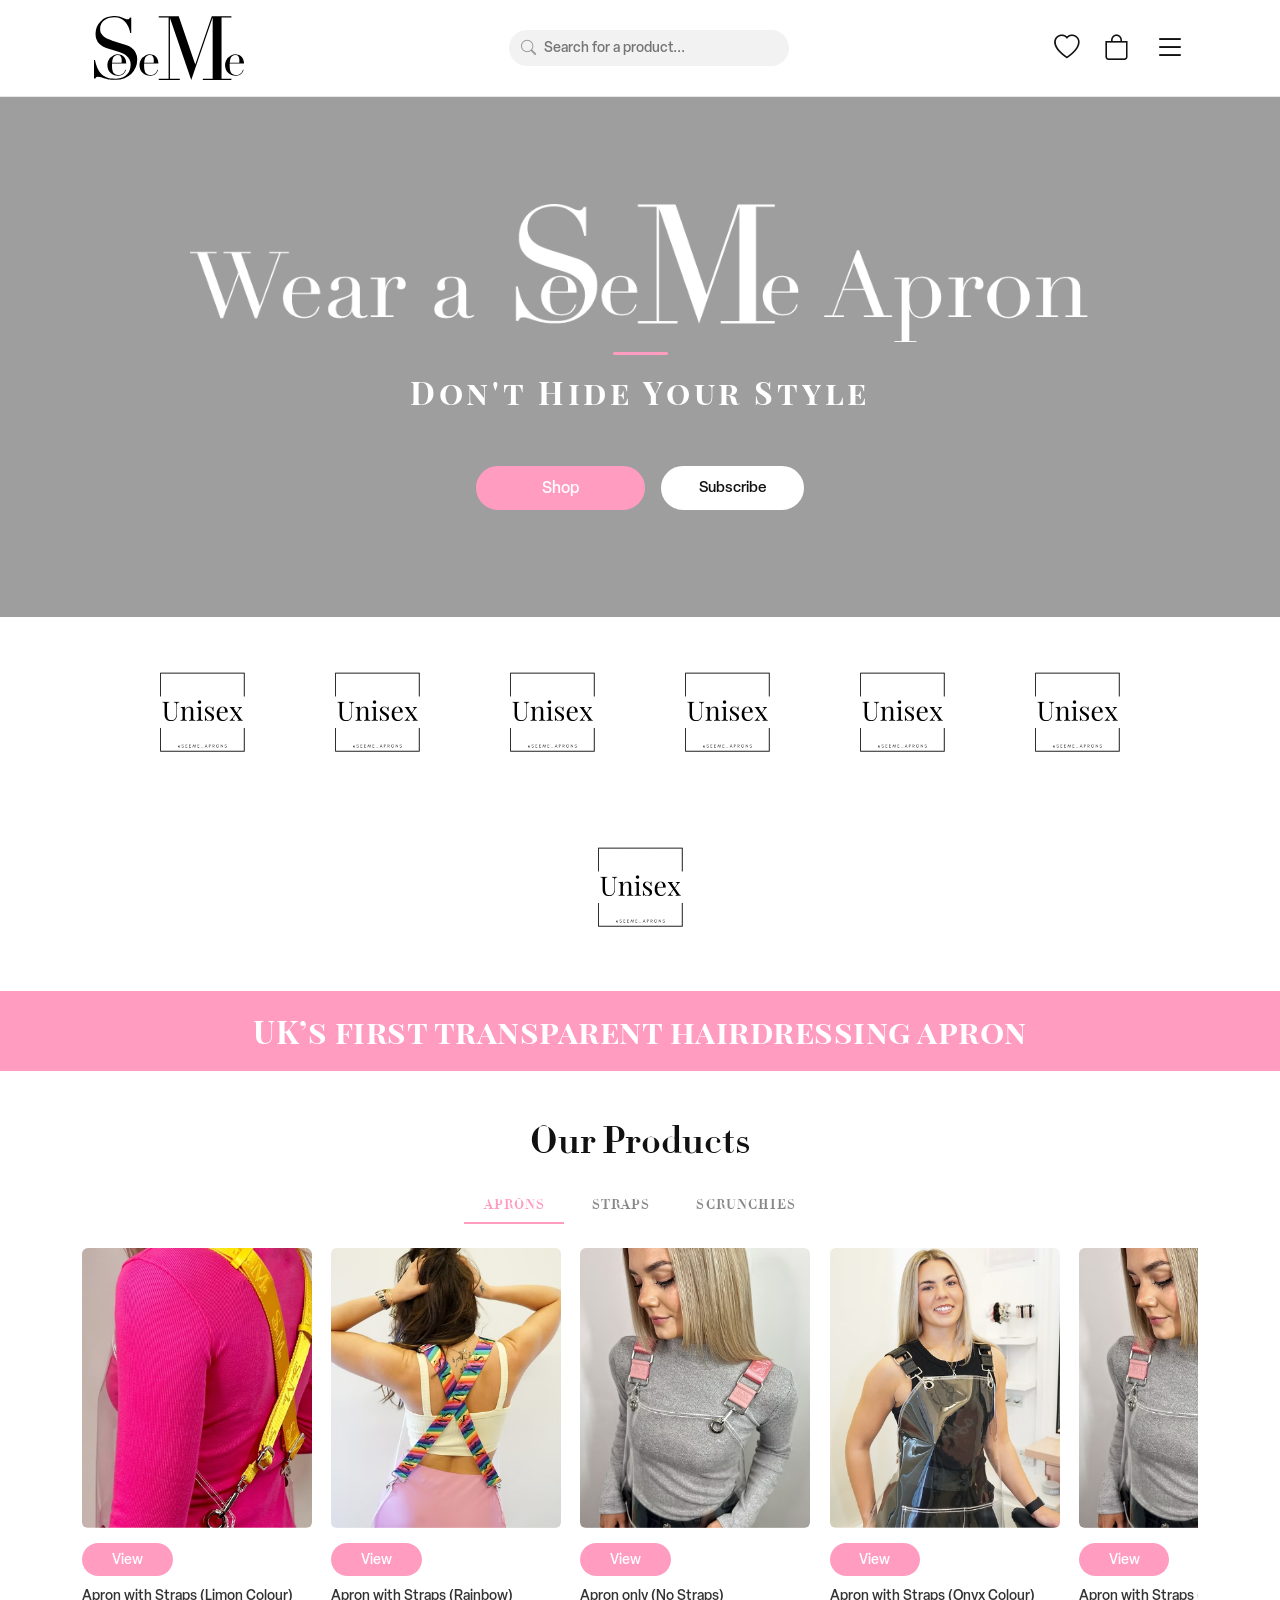
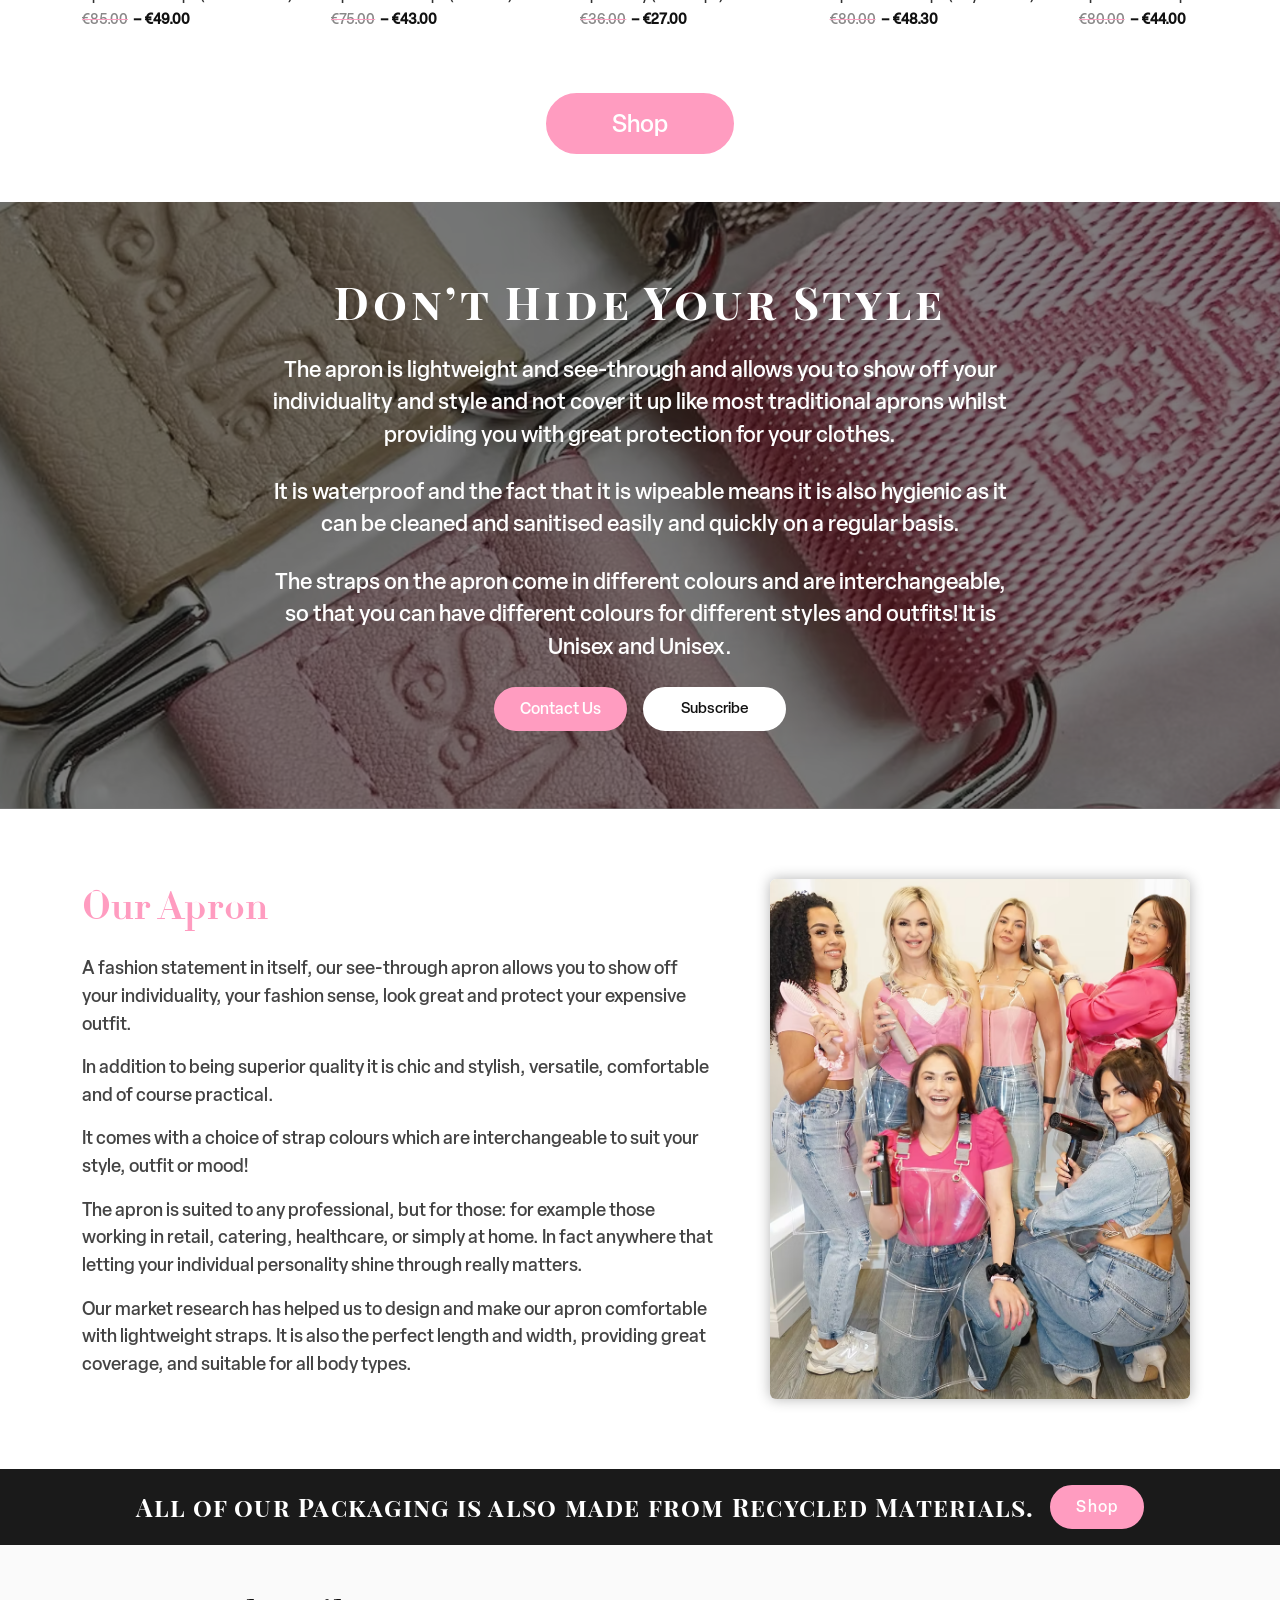
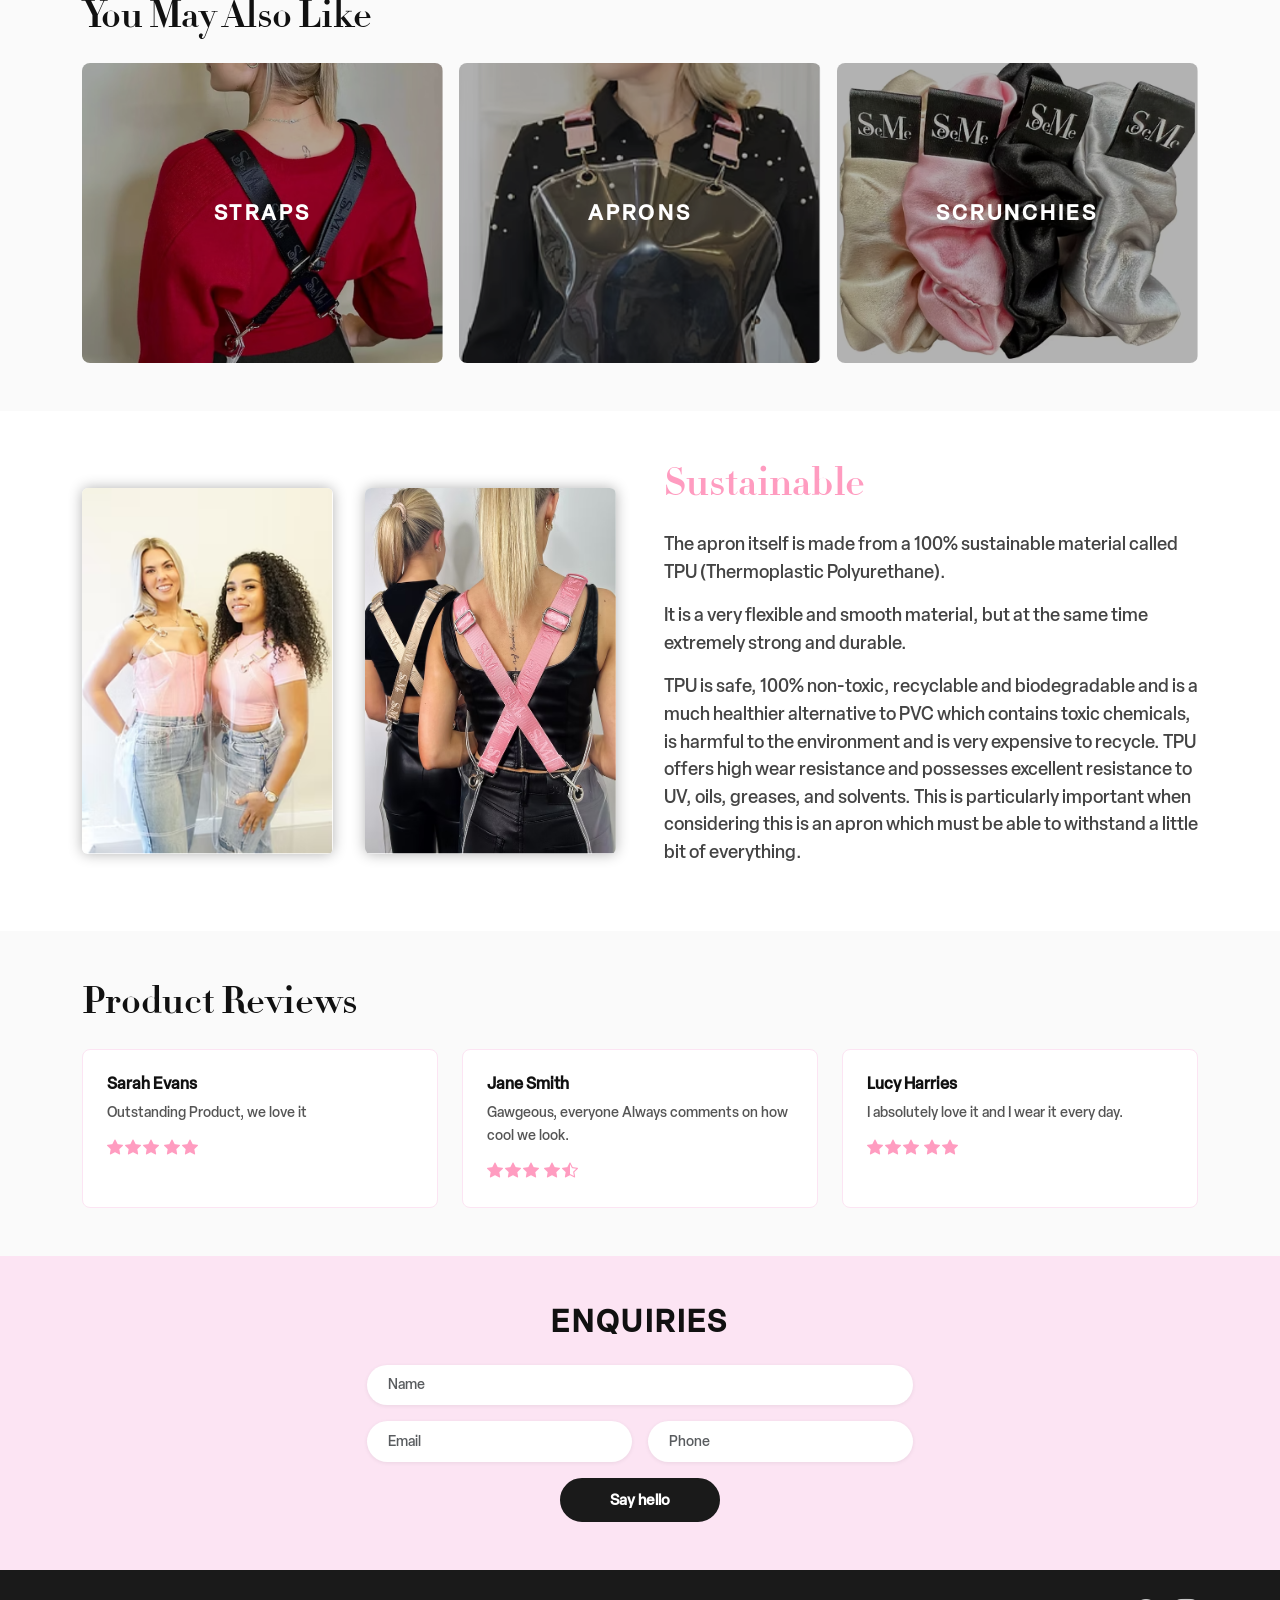
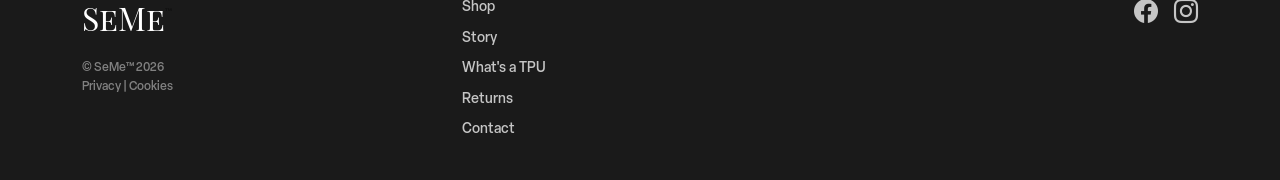
==== commit ea94c19f: "Align story/index pages with updated design system story.html: - Replace Bootstrap btn-dark/btn-outl" ====
--- a/index.html
+++ b/index.html
@@ -39,11 +39,11 @@
     </div>
     <div class="offcanvas-body">
       <ul class="list-unstyled">
-        <li><a href="#" class="nav-link py-2">Shop</a></li>
-        <li><a href="#" class="nav-link py-2">Story</a></li>
+        <li><a href="index.html" class="nav-link py-2 active">Shop</a></li>
+        <li><a href="story.html" class="nav-link py-2">Story</a></li>
         <li><a href="#" class="nav-link py-2">What's a TPU</a></li>
         <li><a href="#" class="nav-link py-2">Returns</a></li>
-        <li><a href="#" class="nav-link py-2">Contact</a></li>
+        <li><a href="contact.html" class="nav-link py-2">Contact</a></li>
       </ul>
     </div>
   </div>
@@ -468,8 +468,8 @@
       <div class="row align-items-start">
         <div class="col-md-4 mb-4 mb-md-0">
           <span class="footer-logo">SeMe<sup class="logo-tm">™</sup></span>
-          <p class="footer-copy mt-3 mb-0">© SeMe™ 2025</p>
-          <p class="footer-copy mb-0">Privacy Cookies</p>
+          <p class="footer-copy mt-3 mb-0">© SeMe™ 2026</p>
+          <p class="footer-copy mb-0">Privacy | Cookies</p>
         </div>
         <div class="col-md-4 mb-4 mb-md-0">
           <ul class="list-unstyled footer-links">
